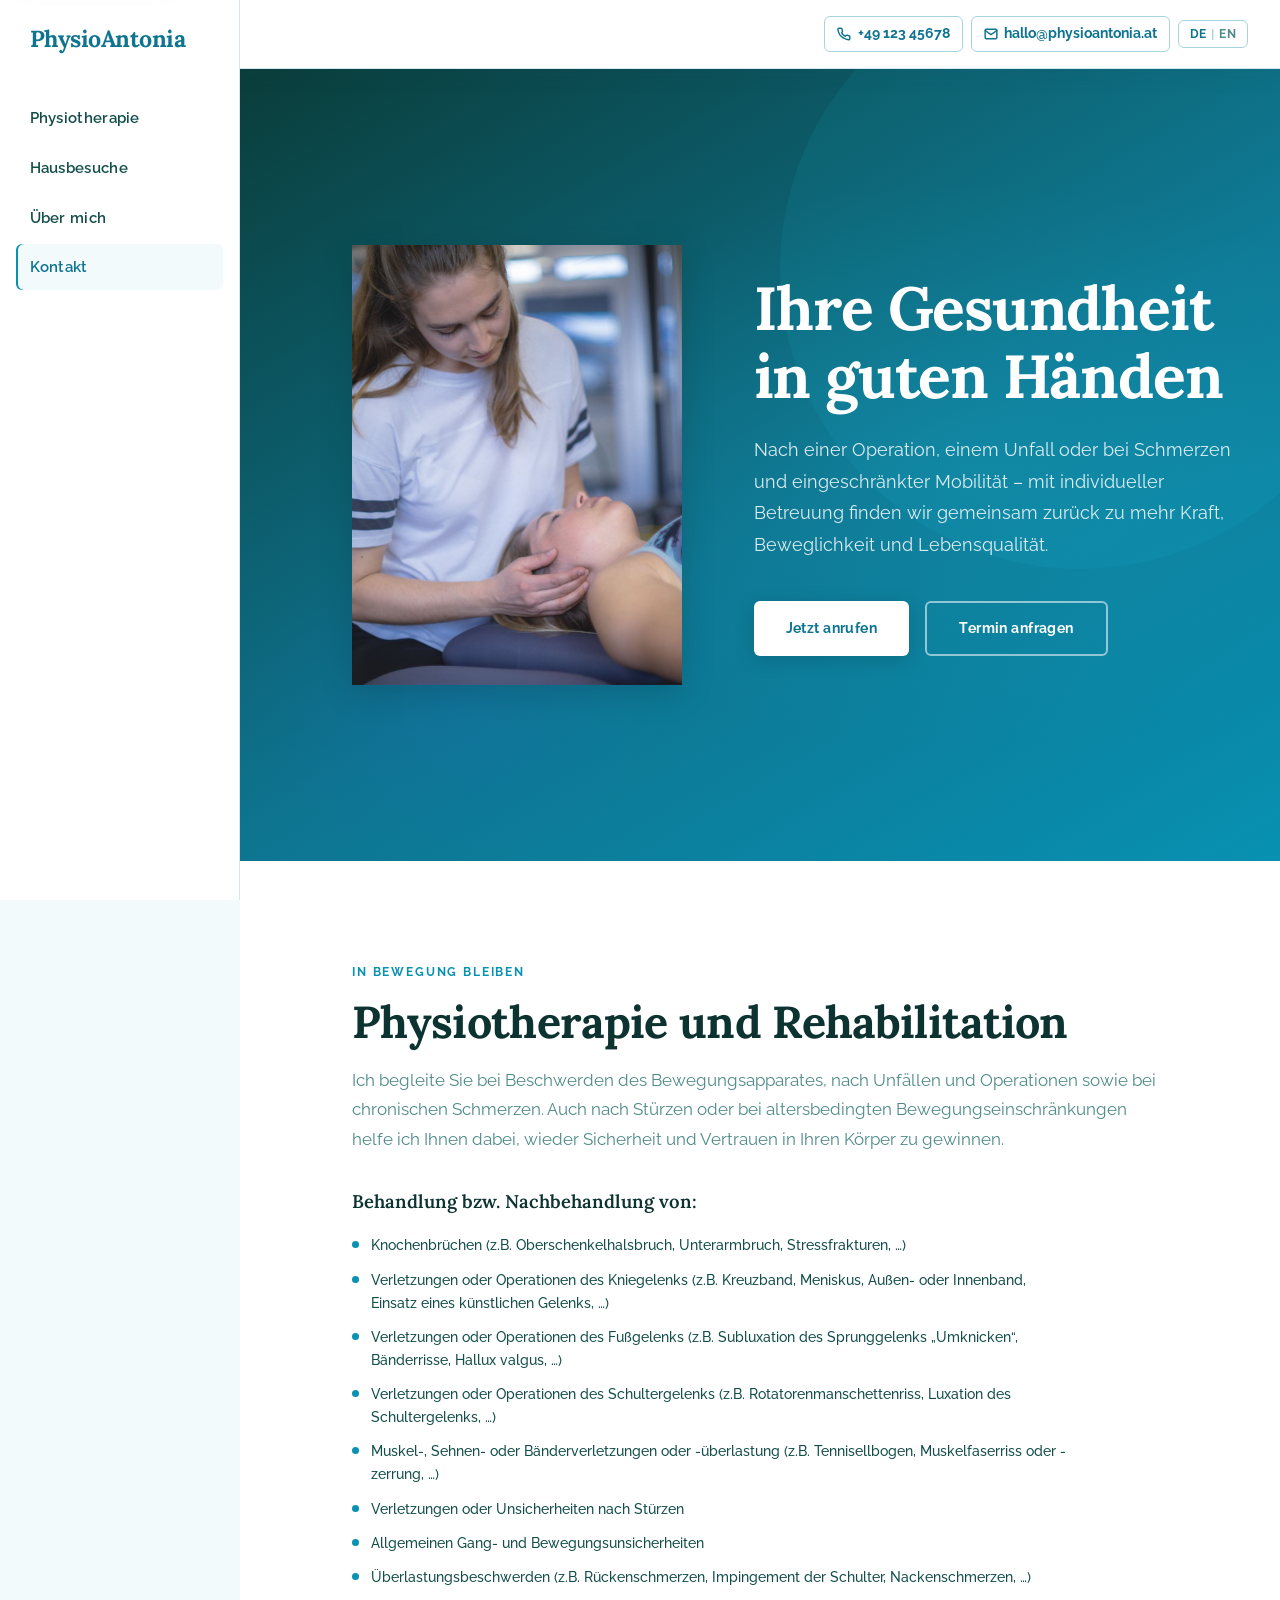
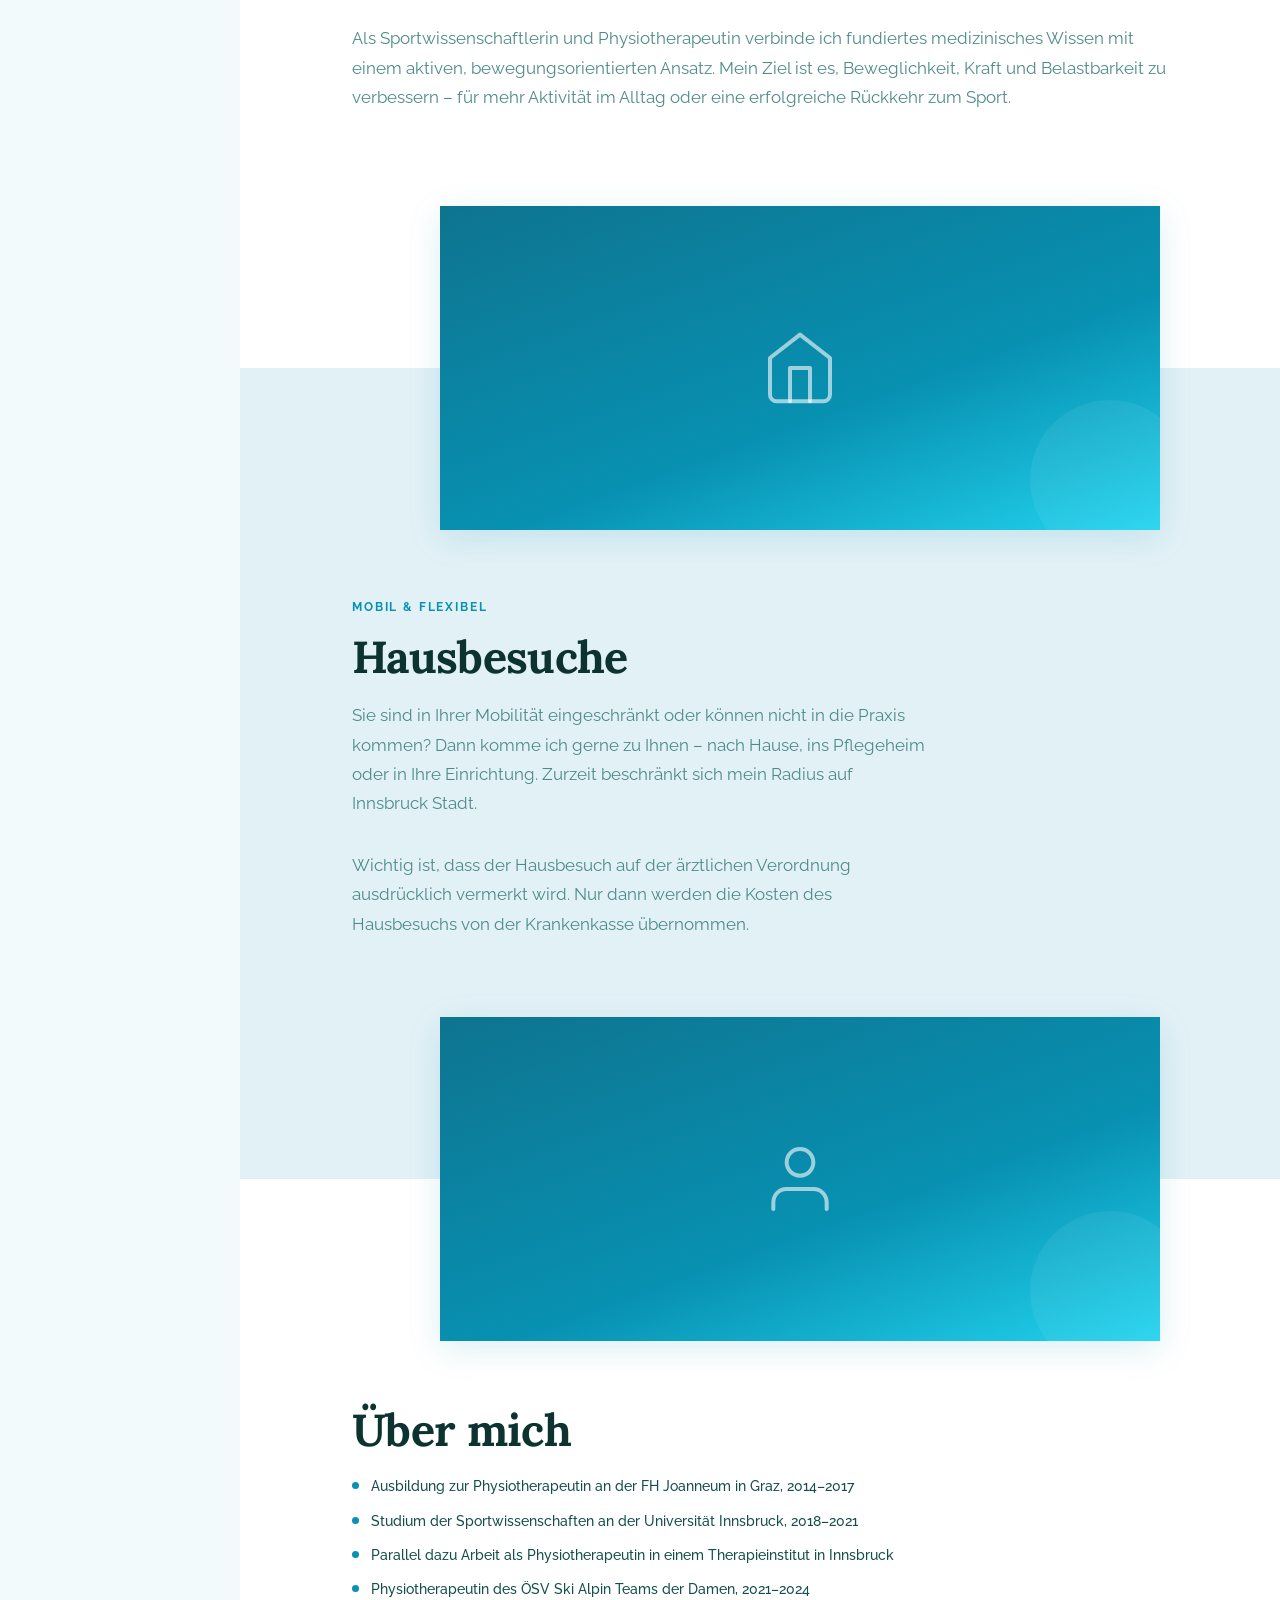
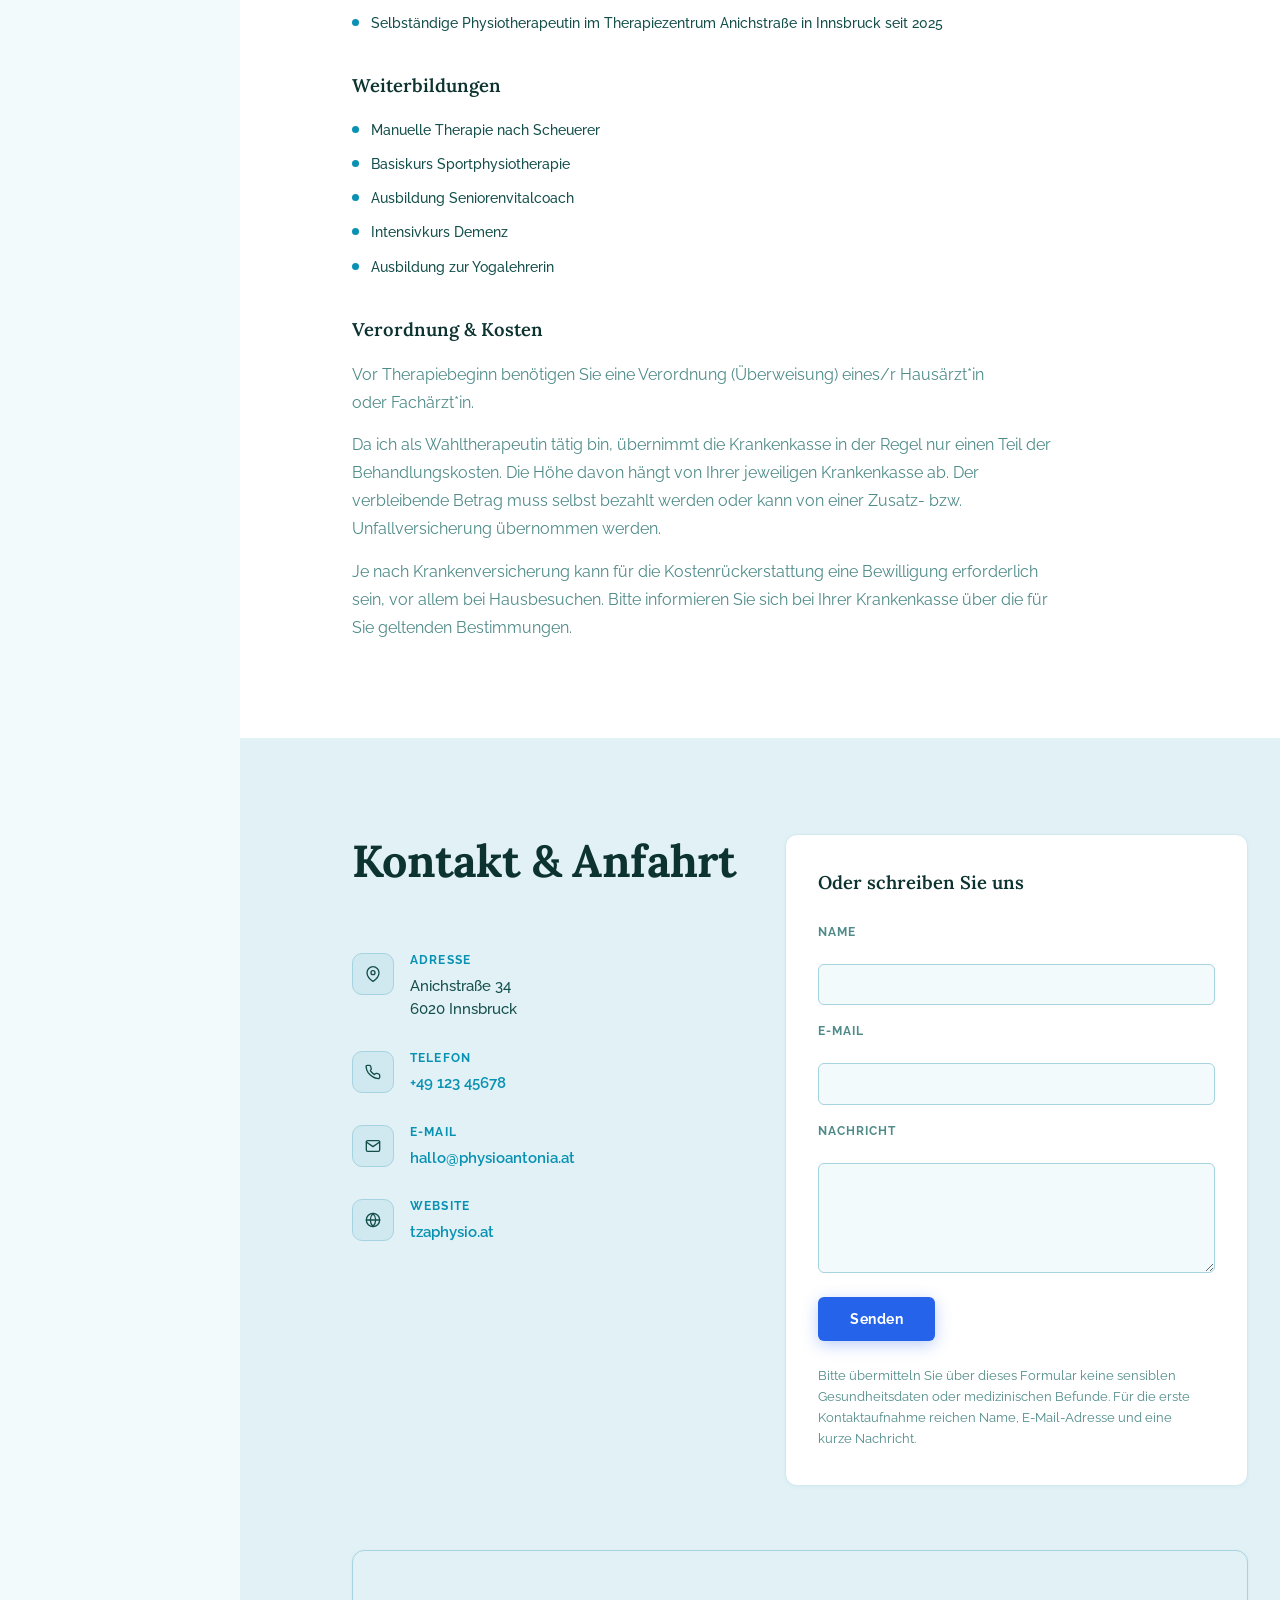
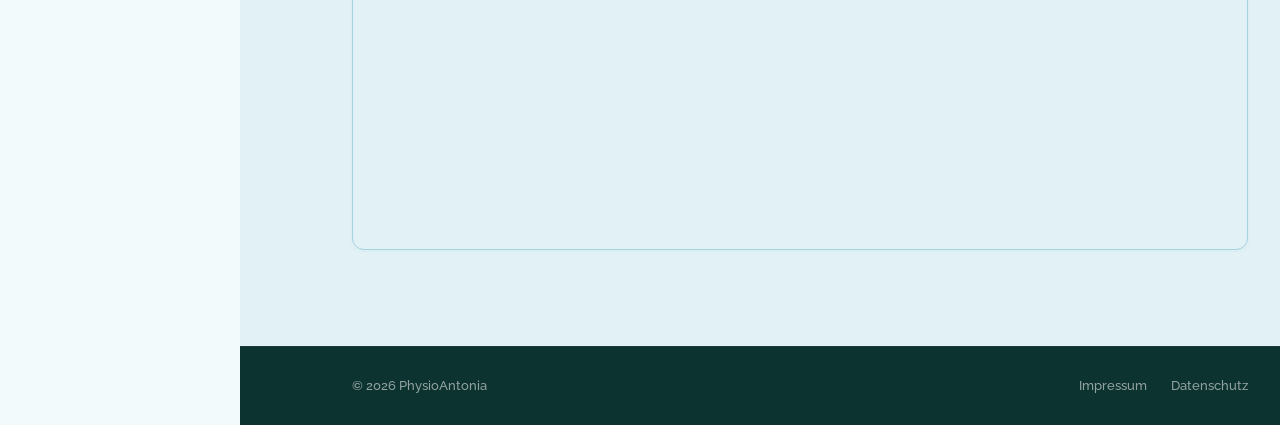
==== pr-preview/pr-12/index.html @ 52ba19d4 "Deploy preview for PR 12 🛫" ====
<!DOCTYPE html>
<html lang="de">
<head>
  <meta charset="UTF-8" />
  <meta name="viewport" content="width=device-width, initial-scale=1.0" />
  <meta name="description" content="PhysioAntonia – Physiotherapie, Rehabilitation und Hausbesuche in Innsbruck" />
  <title>PhysioAntonia</title>
  <link rel="preconnect" href="https://fonts.googleapis.com" />
  <link rel="preconnect" href="https://fonts.gstatic.com" crossorigin />
  <link href="https://fonts.googleapis.com/css2?family=Lora:wght@400;500;600;700&family=Raleway:wght@300;400;500;600;700&display=swap" rel="stylesheet" />
  <link rel="stylesheet" href="style.css" />
</head>
<body>

  <a class="skip-link" href="#inhalt" data-de="Zum Inhalt springen" data-en="Skip to content">Zum Inhalt springen</a>

  <!-- ===== SIDEBAR ===== -->
  <aside class="sidebar" id="nav">
    <a href="#top" class="logo">PhysioAntonia</a>
    <nav class="sidebar__nav" aria-label="Hauptnavigation">
      <a href="#leistungen-eyebrow" class="nav__link" data-de="Physiotherapie" data-en="Physiotherapy">Physiotherapie</a>
      <a href="#hausbesuche-eyebrow" class="nav__link" data-de="Hausbesuche" data-en="Home visits">Hausbesuche</a>
      <a href="#ueber-uns-title" class="nav__link" data-de="Über mich" data-en="About me">Über mich</a>
      <a href="#kontakt-title" class="nav__link" data-de="Kontakt" data-en="Contact">Kontakt</a>
    </nav>
  </aside>

  <!-- ===== HEADER ===== -->
  <header class="header" id="top">
    <div class="container header__inner">
      <button class="hamburger" id="hamburger" aria-label="Menu" aria-expanded="false">
        <span></span><span></span><span></span>
      </button>
      <a href="#top" class="logo logo--mobile">PhysioAntonia</a>

      <div class="header__actions">
        <a href="tel:+4912345678" class="header__phone">
          <svg width="14" height="14" viewBox="0 0 24 24" fill="none" stroke="currentColor" stroke-width="2.5" stroke-linecap="round" stroke-linejoin="round" aria-hidden="true"><path d="M22 16.92v3a2 2 0 0 1-2.18 2 19.79 19.79 0 0 1-8.63-3.07A19.5 19.5 0 0 1 4.69 13a19.79 19.79 0 0 1-3.07-8.67A2 2 0 0 1 3.6 2h3a2 2 0 0 1 2 1.72c.127.96.361 1.903.7 2.81a2 2 0 0 1-.45 2.11L8.09 9.91a16 16 0 0 0 6 6l1.27-1.27a2 2 0 0 1 2.11-.45c.907.339 1.85.573 2.81.7A2 2 0 0 1 22 16.92z"/></svg>
          +49 123 45678
        </a>
        <a href="mailto:hallo@physioantonia.at" class="header__email">
          <svg width="14" height="14" viewBox="0 0 24 24" fill="none" stroke="currentColor" stroke-width="2.5" stroke-linecap="round" stroke-linejoin="round" aria-hidden="true"><path d="M4 4h16c1.1 0 2 .9 2 2v12c0 1.1-.9 2-2 2H4c-1.1 0-2-.9-2-2V6c0-1.1.9-2 2-2z"/><polyline points="22,6 12,13 2,6"/></svg>
          <span class="header__email-text">hallo@physioantonia.at</span>
        </a>
        <button class="lang-toggle" id="langToggle" aria-label="Toggle language">
          <span class="lang-toggle__active" id="langLabel">DE</span>
          <span class="lang-toggle__sep">|</span>
          <span class="lang-toggle__inactive" id="langOther">EN</span>
        </button>
      </div>
    </div>
  </header>

  <main id="inhalt">

  <!-- ===== HERO ===== -->
  <section class="hero">
    <div class="hero__overlay"></div>
    <div class="container hero__inner">
      <div class="hero__image">
        <img src="img/hero1.jpg" alt="Physiotherapeutin behandelt eine Patientin an der Halswirbelsäule" width="1000" height="1250" />
      </div>
      <div class="hero__content">
        <h1 class="hero__title" data-de="Ihre Gesundheit in guten Händen" data-en="Your health in good hands">Ihre Gesundheit in guten Händen</h1>
        <p class="hero__sub" data-de="Nach einer Operation, einem Unfall oder bei Schmerzen und eingeschränkter Mobilität – mit individueller Betreuung finden wir gemeinsam zurück zu mehr Kraft, Beweglichkeit und Lebensqualität." data-en="After surgery or an accident, or with pain and limited mobility – with individual care, together we find our way back to more strength, mobility and quality of life.">Nach einer Operation, einem Unfall oder bei Schmerzen und eingeschränkter Mobilität – mit individueller Betreuung finden wir gemeinsam zurück zu mehr Kraft, Beweglichkeit und Lebensqualität.</p>
        <div class="hero__ctas">
          <a href="tel:+4912345678" class="btn btn--primary" data-de="Jetzt anrufen" data-en="Call now">Jetzt anrufen</a>
          <a href="#contactForm" class="btn btn--ghost" data-de="Termin anfragen" data-en="Request appointment">Termin anfragen</a>
        </div>
      </div>
    </div>
  </section>

  <!-- ===== SERVICES ===== -->
  <section class="section section--white" id="leistungen">
    <div class="container">
      <p class="section__eyebrow" id="leistungen-eyebrow" data-de="In Bewegung bleiben" data-en="Stay in motion">In Bewegung bleiben</p>
      <h2 class="section__title" data-de="Physiotherapie und Rehabilitation" data-en="Physiotherapy and rehabilitation">Physiotherapie und Rehabilitation</h2>
      <p class="section__sub" data-de="Ich begleite Sie bei Beschwerden des Bewegungsapparates, nach Unfällen und Operationen sowie bei chronischen Schmerzen. Auch nach Stürzen oder bei altersbedingten Bewegungseinschränkungen helfe ich Ihnen dabei, wieder Sicherheit und Vertrauen in Ihren Körper zu gewinnen." data-en="I support you with musculoskeletal complaints, after accidents and surgery, and with chronic pain. After falls or with age-related limitations in movement, I also help you regain confidence and trust in your body.">Ich begleite Sie bei Beschwerden des Bewegungsapparates, nach Unfällen und Operationen sowie bei chronischen Schmerzen. Auch nach Stürzen oder bei altersbedingten Bewegungseinschränkungen helfe ich Ihnen dabei, wieder Sicherheit und Vertrauen in Ihren Körper zu gewinnen.</p>
      <h3 class="section__subhead" data-de="Behandlung bzw. Nachbehandlung von:" data-en="Treatment and aftercare for:">Behandlung bzw. Nachbehandlung von:</h3>
      <ul class="about__credentials">
        <li data-de="Knochenbrüchen (z.B. Oberschenkelhalsbruch, Unterarmbruch, Stressfrakturen, …)" data-en="Bone fractures (e.g. femoral neck fracture, forearm fracture, stress fractures, …)">Knochenbrüchen (z.B. Oberschenkelhalsbruch, Unterarmbruch, Stressfrakturen, …)</li>
        <li data-de="Verletzungen oder Operationen des Kniegelenks (z.B. Kreuzband, Meniskus, Außen- oder Innenband, Einsatz eines künstlichen Gelenks, …)" data-en="Knee injuries or surgery (e.g. cruciate ligament, meniscus, lateral or medial collateral ligament, joint replacement, …)">Verletzungen oder Operationen des Kniegelenks (z.B. Kreuzband, Meniskus, Außen- oder Innenband, Einsatz eines künstlichen Gelenks, …)</li>
        <li data-de="Verletzungen oder Operationen des Fußgelenks (z.B. Subluxation des Sprunggelenks „Umknicken“, Bänderrisse, Hallux valgus, …)" data-en="Ankle and foot injuries or surgery (e.g. ankle subluxation or “rolled ankle”, torn ligaments, hallux valgus, …)">Verletzungen oder Operationen des Fußgelenks (z.B. Subluxation des Sprunggelenks „Umknicken“, Bänderrisse, Hallux valgus, …)</li>
        <li data-de="Verletzungen oder Operationen des Schultergelenks (z.B. Rotatorenmanschettenriss, Luxation des Schultergelenks, …)" data-en="Shoulder injuries or surgery (e.g. rotator cuff tear, shoulder dislocation, …)">Verletzungen oder Operationen des Schultergelenks (z.B. Rotatorenmanschettenriss, Luxation des Schultergelenks, …)</li>
        <li data-de="Muskel-, Sehnen- oder Bänderverletzungen oder -überlastung (z.B. Tennisellbogen, Muskelfaserriss oder -zerrung, …)" data-en="Muscle, tendon or ligament injuries or overuse (e.g. tennis elbow, torn or strained muscle fibres, …)">Muskel-, Sehnen- oder Bänderverletzungen oder -überlastung (z.B. Tennisellbogen, Muskelfaserriss oder -zerrung, …)</li>
        <li data-de="Verletzungen oder Unsicherheiten nach Stürzen" data-en="Injuries or unsteadiness after falls">Verletzungen oder Unsicherheiten nach Stürzen</li>
        <li data-de="Allgemeinen Gang- und Bewegungsunsicherheiten" data-en="General unsteadiness when walking or moving">Allgemeinen Gang- und Bewegungsunsicherheiten</li>
        <li data-de="Überlastungsbeschwerden (z.B. Rückenschmerzen, Impingement der Schulter, Nackenschmerzen, …)" data-en="Overuse complaints (e.g. back pain, shoulder impingement, neck pain, …)">Überlastungsbeschwerden (z.B. Rückenschmerzen, Impingement der Schulter, Nackenschmerzen, …)</li>
      </ul>
      <p class="section__sub section__sub--after-list" data-de="Als Sportwissenschaftlerin und Physiotherapeutin verbinde ich fundiertes medizinisches Wissen mit einem aktiven, bewegungsorientierten Ansatz. Mein Ziel ist es, Beweglichkeit, Kraft und Belastbarkeit zu verbessern – für mehr Aktivität im Alltag oder eine erfolgreiche Rückkehr zum Sport." data-en="As a sports scientist and physiotherapist, I combine sound medical knowledge with an active, movement-based approach. My goal is to improve your mobility, strength and resilience – for a more active everyday life or a successful return to sport.">Als Sportwissenschaftlerin und Physiotherapeutin verbinde ich fundiertes medizinisches Wissen mit einem aktiven, bewegungsorientierten Ansatz. Mein Ziel ist es, Beweglichkeit, Kraft und Belastbarkeit zu verbessern – für mehr Aktivität im Alltag oder eine erfolgreiche Rückkehr zum Sport.</p>

    </div>
  </section>

  <!-- ===== HAUSBESUCHE ===== -->
  <section class="section section--alt" id="hausbesuche">
    <div class="container">
      <div class="housecalls">
        <div class="housecalls__text">
          <p class="section__eyebrow" id="hausbesuche-eyebrow" data-de="Mobil &amp; flexibel" data-en="Mobile &amp; flexible">Mobil &amp; flexibel</p>
          <h2 class="section__title" data-de="Hausbesuche" data-en="Home visits">Hausbesuche</h2>
          <p class="section__sub" data-de="Sie sind in Ihrer Mobilität eingeschränkt oder können nicht in die Praxis kommen? Dann komme ich gerne zu Ihnen – nach Hause, ins Pflegeheim oder in Ihre Einrichtung. Zurzeit beschränkt sich mein Radius auf Innsbruck Stadt." data-en="Limited mobility, or unable to come to the practice? Then I will gladly come to you – at home, in a care home or in your facility. At the moment I cover the city of Innsbruck.">Sie sind in Ihrer Mobilität eingeschränkt oder können nicht in die Praxis kommen? Dann komme ich gerne zu Ihnen – nach Hause, ins Pflegeheim oder in Ihre Einrichtung. Zurzeit beschränkt sich mein Radius auf Innsbruck Stadt.</p>
          <p class="section__sub" data-de="Wichtig ist, dass der Hausbesuch auf der ärztlichen Verordnung ausdrücklich vermerkt wird. Nur dann werden die Kosten des Hausbesuchs von der Krankenkasse übernommen." data-en="It is important that the home visit is explicitly noted on the doctor's prescription. Only then will the health insurance cover the costs of the home visit.">Wichtig ist, dass der Hausbesuch auf der ärztlichen Verordnung ausdrücklich vermerkt wird. Nur dann werden die Kosten des Hausbesuchs von der Krankenkasse übernommen.</p>
        </div>
        <div class="housecalls__panel" aria-hidden="true">
          <svg width="80" height="80" viewBox="0 0 24 24" fill="none" stroke="rgba(255,255,255,0.6)" stroke-width="1.2" stroke-linecap="round" stroke-linejoin="round"><path d="M3 9l9-7 9 7v11a2 2 0 0 1-2 2H5a2 2 0 0 1-2-2z"/><polyline points="9 22 9 12 15 12 15 22"/></svg>
        </div>
      </div>
    </div>
  </section>

  <!-- ===== ABOUT ===== -->
  <section class="section section--white" id="ueber-uns">
    <div class="container">
      <div class="about">
        <div class="about__image">
          <div class="about__photo-placeholder" aria-label="Foto Therapeutin/Therapeut">
            <svg width="80" height="80" viewBox="0 0 24 24" fill="none" stroke="rgba(255,255,255,0.6)" stroke-width="1.2" stroke-linecap="round" stroke-linejoin="round" aria-hidden="true"><path d="M20 21v-2a4 4 0 0 0-4-4H8a4 4 0 0 0-4 4v2"/><circle cx="12" cy="7" r="4"/></svg>
          </div>
        </div>
        <div class="about__text">
          <h2 class="section__title" id="ueber-uns-title" data-de="Über mich" data-en="About me">Über mich</h2>
          <ul class="about__credentials">
            <li data-de="Ausbildung zur Physiotherapeutin an der FH Joanneum in Graz, 2014–2017" data-en="Physiotherapy degree at FH Joanneum, Graz, 2014–2017">Ausbildung zur Physiotherapeutin an der FH Joanneum in Graz, 2014–2017</li>
            <li data-de="Studium der Sportwissenschaften an der Universität Innsbruck, 2018–2021" data-en="Sports science studies at the University of Innsbruck, 2018–2021">Studium der Sportwissenschaften an der Universität Innsbruck, 2018–2021</li>
            <li data-de="Parallel dazu Arbeit als Physiotherapeutin in einem Therapieinstitut in Innsbruck" data-en="Alongside this, work as a physiotherapist at a therapy institute in Innsbruck">Parallel dazu Arbeit als Physiotherapeutin in einem Therapieinstitut in Innsbruck</li>
            <li data-de="Physiotherapeutin des ÖSV Ski Alpin Teams der Damen, 2021–2024" data-en="Physiotherapist for the Austrian Ski Federation (ÖSV) women's alpine ski team, 2021–2024">Physiotherapeutin des ÖSV Ski Alpin Teams der Damen, 2021–2024</li>
            <li data-de="Selbständige Physiotherapeutin im Therapiezentrum Anichstraße in Innsbruck seit 2025" data-en="Self-employed physiotherapist at Therapiezentrum Anichstraße in Innsbruck since 2025">Selbständige Physiotherapeutin im Therapiezentrum Anichstraße in Innsbruck seit 2025</li>
          </ul>
          <h3 class="section__subhead" data-de="Weiterbildungen" data-en="Further training">Weiterbildungen</h3>
          <ul class="about__credentials">
            <li data-de="Manuelle Therapie nach Scheuerer" data-en="Manual therapy (Scheuerer method)">Manuelle Therapie nach Scheuerer</li>
            <li data-de="Basiskurs Sportphysiotherapie" data-en="Basic course in sports physiotherapy">Basiskurs Sportphysiotherapie</li>
            <li data-de="Ausbildung Seniorenvitalcoach" data-en="Training as a senior vitality coach">Ausbildung Seniorenvitalcoach</li>
            <li data-de="Intensivkurs Demenz" data-en="Intensive course on dementia">Intensivkurs Demenz</li>
            <li data-de="Ausbildung zur Yogalehrerin" data-en="Yoga teacher training">Ausbildung zur Yogalehrerin</li>
          </ul>
          <h3 class="section__subhead" data-de="Verordnung &amp; Kosten" data-en="Prescription &amp; costs">Verordnung &amp; Kosten</h3>
          <p data-de="Vor Therapiebeginn benötigen Sie eine Verordnung (Überweisung) eines/r Hausärzt*in oder Fachärzt*in." data-en="Before therapy begins, you need a prescription (referral) from a general practitioner or specialist.">Vor Therapiebeginn benötigen Sie eine Verordnung (Überweisung) eines/r Hausärzt*in oder Fachärzt*in.</p>
          <p data-de="Da ich als Wahltherapeutin tätig bin, übernimmt die Krankenkasse in der Regel nur einen Teil der Behandlungskosten. Die Höhe davon hängt von Ihrer jeweiligen Krankenkasse ab. Der verbleibende Betrag muss selbst bezahlt werden oder kann von einer Zusatz- bzw. Unfallversicherung übernommen werden." data-en="As I work as an elective (non-contracted) therapist, health insurance usually covers only part of the treatment costs. The amount depends on your health insurance provider. The remaining amount must be paid privately or may be covered by supplementary or accident insurance.">Da ich als Wahltherapeutin tätig bin, übernimmt die Krankenkasse in der Regel nur einen Teil der Behandlungskosten. Die Höhe davon hängt von Ihrer jeweiligen Krankenkasse ab. Der verbleibende Betrag muss selbst bezahlt werden oder kann von einer Zusatz- bzw. Unfallversicherung übernommen werden.</p>
          <p data-de="Je nach Krankenversicherung kann für die Kostenrückerstattung eine Bewilligung erforderlich sein, vor allem bei Hausbesuchen. Bitte informieren Sie sich bei Ihrer Krankenkasse über die für Sie geltenden Bestimmungen." data-en="Depending on your insurance, approval may be required for reimbursement, especially for home visits. Please check with your health insurance provider which terms apply to you.">Je nach Krankenversicherung kann für die Kostenrückerstattung eine Bewilligung erforderlich sein, vor allem bei Hausbesuchen. Bitte informieren Sie sich bei Ihrer Krankenkasse über die für Sie geltenden Bestimmungen.</p>
        </div>
      </div>
    </div>
  </section>

  <!-- ===== CONTACT ===== -->
  <section class="section section--alt" id="kontakt">
    <div class="container">
      <div class="contact-grid">

        <div class="contact-intro">
          <h2 class="section__title" id="kontakt-title" data-de="Kontakt & Anfahrt" data-en="Contact & Location">Kontakt & Anfahrt</h2>

          <div class="contact-info">
          <div class="contact-info__item">
            <div class="contact-info__icon-wrap" aria-hidden="true">
              <svg width="16" height="16" viewBox="0 0 24 24" fill="none" stroke="currentColor" stroke-width="2" stroke-linecap="round" stroke-linejoin="round"><path d="M21 10c0 7-9 13-9 13s-9-6-9-13a9 9 0 0 1 18 0z"/><circle cx="12" cy="10" r="3"/></svg>
            </div>
            <div>
              <strong data-de="Adresse" data-en="Address">Adresse</strong>
              <p>Anichstraße 34<br />6020 Innsbruck</p>
            </div>
          </div>
          <div class="contact-info__item">
            <div class="contact-info__icon-wrap" aria-hidden="true">
              <svg width="16" height="16" viewBox="0 0 24 24" fill="none" stroke="currentColor" stroke-width="2" stroke-linecap="round" stroke-linejoin="round"><path d="M22 16.92v3a2 2 0 0 1-2.18 2 19.79 19.79 0 0 1-8.63-3.07A19.5 19.5 0 0 1 4.69 13a19.79 19.79 0 0 1-3.07-8.67A2 2 0 0 1 3.6 2h3a2 2 0 0 1 2 1.72c.127.96.361 1.903.7 2.81a2 2 0 0 1-.45 2.11L8.09 9.91a16 16 0 0 0 6 6l1.27-1.27a2 2 0 0 1 2.11-.45c.907.339 1.85.573 2.81.7A2 2 0 0 1 22 16.92z"/></svg>
            </div>
            <div>
              <strong data-de="Telefon" data-en="Phone">Telefon</strong>
              <p><a href="tel:+4912345678">+49 123 45678</a></p>
            </div>
          </div>
          <div class="contact-info__item">
            <div class="contact-info__icon-wrap" aria-hidden="true">
              <svg width="16" height="16" viewBox="0 0 24 24" fill="none" stroke="currentColor" stroke-width="2" stroke-linecap="round" stroke-linejoin="round"><path d="M4 4h16c1.1 0 2 .9 2 2v12c0 1.1-.9 2-2 2H4c-1.1 0-2-.9-2-2V6c0-1.1.9-2 2-2z"/><polyline points="22,6 12,13 2,6"/></svg>
            </div>
            <div>
              <strong data-de="E-Mail" data-en="Email">E-Mail</strong>
              <p><a href="mailto:hallo@physioantonia.at">hallo@physioantonia.at</a></p>
            </div>
          </div>
          <div class="contact-info__item">
            <div class="contact-info__icon-wrap" aria-hidden="true">
              <svg width="16" height="16" viewBox="0 0 24 24" fill="none" stroke="currentColor" stroke-width="2" stroke-linecap="round" stroke-linejoin="round"><circle cx="12" cy="12" r="10"/><line x1="2" y1="12" x2="22" y2="12"/><path d="M12 2a15.3 15.3 0 0 1 4 10 15.3 15.3 0 0 1-4 10 15.3 15.3 0 0 1-4-10 15.3 15.3 0 0 1 4-10z"/></svg>
            </div>
            <div>
              <strong data-de="Website" data-en="Website">Website</strong>
              <p><a href="https://www.tzaphysio.at/" target="_blank" rel="noopener">tzaphysio.at</a></p>
            </div>
          </div>
          </div>
        </div>

        <div class="contact-form-wrap" id="contactForm">
          <h3 class="contact-form-wrap__title" data-de="Oder schreiben Sie uns" data-en="Or send us a message">Oder schreiben Sie uns</h3>
          <form class="contact-form" id="contactFormEl" novalidate>
            <label class="form-label" for="name" data-de="Name" data-en="Name">Name</label>
            <input class="form-input" type="text" id="name" name="name" autocomplete="name" required />

            <label class="form-label" for="email" data-de="E-Mail" data-en="Email">E-Mail</label>
            <input class="form-input" type="email" id="email" name="email" autocomplete="email" required />

            <label class="form-label" for="message" data-de="Nachricht" data-en="Message">Nachricht</label>
            <textarea class="form-input form-input--textarea" id="message" name="message" rows="4" required></textarea>

            <button type="submit" class="btn btn--primary" data-de="Senden" data-en="Send">Senden</button>
          </form>
          <p class="contact-form-wrap__note" data-de="Bitte übermitteln Sie über dieses Formular keine sensiblen Gesundheitsdaten oder medizinischen Befunde. Für die erste Kontaktaufnahme reichen Name, E-Mail-Adresse und eine kurze Nachricht." data-en="Please do not send sensitive health data or medical reports via this form. For a first contact, your name, email address and a short message are enough.">Bitte übermitteln Sie über dieses Formular keine sensiblen Gesundheitsdaten oder medizinischen Befunde. Für die erste Kontaktaufnahme reichen Name, E-Mail-Adresse und eine kurze Nachricht.</p>
        </div>

        <div class="map-wrap">
          <iframe
            class="map"
            src="https://www.google.com/maps?q=Anichstra%C3%9Fe%2034%2C%206020%20Innsbruck&output=embed"
            width="100%"
            height="100%"
            style="border:0;"
            allowfullscreen=""
            loading="lazy"
            referrerpolicy="no-referrer-when-downgrade"
            title="Standort PhysioAntonia"
          ></iframe>
          <div class="map-placeholder" aria-hidden="true">
            <svg width="28" height="28" viewBox="0 0 24 24" fill="none" stroke="currentColor" stroke-width="1.5" stroke-linecap="round" stroke-linejoin="round"><path d="M21 10c0 7-9 13-9 13s-9-6-9-13a9 9 0 0 1 18 0z"/><circle cx="12" cy="10" r="3"/></svg>
            <p data-de="Karte folgt" data-en="Map coming soon">Karte folgt</p>
          </div>
        </div>

      </div>
    </div>
  </section>

  </main>

  <!-- ===== FOOTER ===== -->
  <footer class="footer">
    <div class="container footer__inner">
      <p class="footer__copy">&copy; <span id="year"></span> PhysioAntonia</p>
      <nav class="footer__nav">
        <a href="impressum.html" data-de="Impressum" data-en="Legal notice">Impressum</a>
        <a href="datenschutz.html" data-de="Datenschutz" data-en="Privacy policy">Datenschutz</a>
      </nav>
    </div>
  </footer>

  <!-- Floating call button — mobile only -->
  <a href="tel:+4912345678" class="fab" aria-label="Anrufen">
    <svg width="20" height="20" viewBox="0 0 24 24" fill="none" stroke="currentColor" stroke-width="2.5" stroke-linecap="round" stroke-linejoin="round" aria-hidden="true"><path d="M22 16.92v3a2 2 0 0 1-2.18 2 19.79 19.79 0 0 1-8.63-3.07A19.5 19.5 0 0 1 4.69 13a19.79 19.79 0 0 1-3.07-8.67A2 2 0 0 1 3.6 2h3a2 2 0 0 1 2 1.72c.127.96.361 1.903.7 2.81a2 2 0 0 1-.45 2.11L8.09 9.91a16 16 0 0 0 6 6l1.27-1.27a2 2 0 0 1 2.11-.45c.907.339 1.85.573 2.81.7A2 2 0 0 1 22 16.92z"/></svg>
    <span data-de="Anrufen" data-en="Call">Anrufen</span>
  </a>

  <script src="script.js"></script>
</body>
</html>
---- pr-preview/pr-12/style.css ----
/* ===== DESIGN SYSTEM — Medical Clinic / Wellness Calm ===== */
/* Generated with UI UX Pro Max: Accessible & Ethical + Minimalism */
:root {
  --clr-primary:       #0891B2;
  --clr-primary-light: #22D3EE;
  --clr-primary-dark:  #0E7490;
  --clr-cta:           #2563EB;
  --clr-cta-dark:      #1D4ED8;
  --clr-bg:            #F2FAFC;
  --clr-bg-alt:        #E2F1F6;
  --clr-white:         #FFFFFF;
  --clr-text:          #134E4A;
  --clr-muted:         #4E8B88;
  --clr-border:        #D2E9F0;
  --clr-border-mid:    #A6D3E0;
  --clr-dark:          #0D3330;
  --font-heading:      'Lora', Georgia, serif;
  --font-body:         'Raleway', system-ui, sans-serif;
  --radius-sm:         6px;
  --radius:            12px;
  --radius-lg:         20px;
  --shadow-sm:         0 1px 4px rgba(8, 145, 178, 0.06);
  --shadow:            0 4px 20px rgba(8, 145, 178, 0.10);
  --shadow-md:         0 8px 32px rgba(8, 145, 178, 0.14);
  --transition:        0.2s ease;
  --transition-slow:   0.3s ease;
  --ease-out:          cubic-bezier(0.23, 1, 0.32, 1);
  --ease-in-out:       cubic-bezier(0.77, 0, 0.175, 1);
  --sidebar-w:         240px;
}

/* ===== RESET ===== */
*, *::before, *::after { box-sizing: border-box; margin: 0; padding: 0; }
html { scroll-behavior: smooth; font-size: 16px; }
body {
  font-family: var(--font-body);
  font-weight: 400;
  color: var(--clr-text);
  background: var(--clr-bg);
  line-height: 1.7;
  -webkit-font-smoothing: antialiased;
  margin-left: var(--sidebar-w); /* room for the fixed sidebar; reset on mobile */
}
img, iframe { display: block; max-width: 100%; }
a { color: inherit; text-decoration: none; }
ul { list-style: none; }
button { cursor: pointer; border: none; background: none; font-family: inherit; }

/* ===== FOCUS (accessibility) ===== */
:focus-visible {
  outline: 2px solid var(--clr-primary);
  outline-offset: 3px;
  border-radius: var(--radius-sm);
}

/* ===== SKIP LINK ===== */
.skip-link {
  position: fixed;
  top: 0.75rem;
  left: 0.75rem;
  z-index: 400;
  background: var(--clr-white);
  color: var(--clr-primary-dark);
  font-weight: 700;
  font-size: 0.85rem;
  padding: 0.6rem 1rem;
  border-radius: var(--radius-sm);
  border: 1.5px solid var(--clr-border-mid);
  box-shadow: var(--shadow-md);
  transform: translateY(-200%);
}
.skip-link:focus-visible { transform: translateY(0); }

/* ===== LAYOUT ===== */
.container {
  max-width: 1160px;
  margin: 0 auto;
  padding: 0 2rem;
}
/* left-align the content; 5rem margin + 2rem padding matches the hero's top spacing */
@media (min-width: 769px) {
  .container { margin: 0 0 0 5rem; }
}
.section        { padding: 6rem 0; }
.section--alt   { background: var(--clr-bg-alt); }
.section--white { background: var(--clr-white); }

/* ===== TYPOGRAPHY ===== */
.section__eyebrow {
  display: inline-flex;
  align-items: center;
  gap: 0.5rem;
  font-size: 0.72rem;
  font-weight: 700;
  letter-spacing: 0.16em;
  text-transform: uppercase;
  color: var(--clr-primary);
  margin-bottom: 0.75rem;
  scroll-margin-top: 6rem; /* clears the 68px sticky header when jumped to via nav anchor */
}
.section__title {
  font-family: var(--font-heading);
  font-size: clamp(1.9rem, 4vw, 2.8rem);
  font-weight: 700;
  color: var(--clr-dark);
  line-height: 1.2;
  letter-spacing: -0.015em;
  text-wrap: balance;
  margin-bottom: 1.1rem;
  scroll-margin-top: 6rem; /* clears the 68px sticky header when jumped to via nav anchor */
}
.section__sub {
  max-width: 580px;
  color: var(--clr-muted);
  font-size: 1.05rem;
  font-weight: 400;
  margin-bottom: 3.5rem;
  line-height: 1.75;
  text-wrap: pretty;
}
.section__sub:last-child { margin-bottom: 0; }

/* ===== HEADER ===== */
.header {
  position: sticky;
  top: 0;
  z-index: 100;
  background: rgba(255, 255, 255, 0.95);
  backdrop-filter: blur(12px);
  -webkit-backdrop-filter: blur(12px);
  border-bottom: 1px solid var(--clr-border);
  transition: box-shadow var(--transition);
}
.header__inner {
  display: flex;
  align-items: center;
  gap: 2.5rem;
  height: 68px;
}
.logo {
  font-family: var(--font-heading);
  font-size: 1.45rem;
  font-weight: 700;
  color: var(--clr-primary-dark);
  letter-spacing: -0.02em;
  flex-shrink: 0;
}
.logo span { color: var(--clr-primary-light); }
.logo--mobile { display: none; }

/* ===== SIDEBAR ===== */
.sidebar {
  position: fixed;
  top: 0;
  left: 0;
  bottom: 0;
  width: var(--sidebar-w);
  background: var(--clr-white);
  border-right: 1px solid var(--clr-border);
  display: flex;
  flex-direction: column;
  gap: 2.25rem;
  padding: 1.2rem 1rem;
  z-index: 150;
}
.sidebar .logo { padding: 0 0.85rem; }
.sidebar__nav { display: flex; flex-direction: column; gap: 0.25rem; }
.nav__link {
  font-size: 0.92rem;
  font-weight: 600;
  letter-spacing: 0.02em;
  color: var(--clr-text);
  padding: 0.65rem 0.85rem;
  border-radius: var(--radius-sm);
  transition: color var(--transition), background var(--transition);
}
.nav__link:hover {
  color: var(--clr-primary);
  background: var(--clr-bg);
}
.nav__link.is-active {
  color: var(--clr-primary-dark);
  background: var(--clr-bg);
  box-shadow: inset 2px 0 0 var(--clr-primary);
}

/* ===== HEADER ACTIONS ===== */
.header__actions { display: flex; align-items: center; gap: 0.5rem; margin-left: auto; }

/* ===== LANGUAGE TOGGLE ===== */
.lang-toggle {
  display: flex;
  align-items: center;
  gap: 0.2rem;
  font-size: 0.75rem;
  font-weight: 700;
  letter-spacing: 0.06em;
  color: var(--clr-muted);
  padding: 0.35rem 0.65rem;
  border-radius: var(--radius-sm);
  border: 1.5px solid var(--clr-border-mid);
  transition: border-color var(--transition), color var(--transition);
}
.lang-toggle:hover { border-color: var(--clr-primary); color: var(--clr-primary); }
.lang-toggle__active { color: var(--clr-primary-dark); }
.lang-toggle__sep { color: var(--clr-border-mid); margin: 0 1px; }

/* ===== HAMBURGER ===== */
.hamburger { display: none; flex-direction: column; gap: 5px; padding: 4px; }
.hamburger span {
  display: block;
  width: 22px;
  height: 2px;
  background: var(--clr-dark);
  border-radius: 2px;
  transition: transform var(--transition), opacity var(--transition);
}
.hamburger.is-open span:nth-child(1) { transform: translateY(7px) rotate(45deg); }
.hamburger.is-open span:nth-child(2) { opacity: 0; }
.hamburger.is-open span:nth-child(3) { transform: translateY(-7px) rotate(-45deg); }

/* ===== HERO ===== */
.hero {
  position: relative;
  min-height: 88vh;
  display: flex;
  align-items: center;
  overflow: hidden;
  background: linear-gradient(150deg, #0A3D3A 0%, #0E7490 55%, #0891B2 100%);
}
.hero::before {
  content: '';
  position: absolute;
  inset: 0;
  background:
    radial-gradient(ellipse 80% 60% at 70% 50%, rgba(34, 211, 238, 0.12) 0%, transparent 60%),
    radial-gradient(ellipse 40% 40% at 20% 80%, rgba(37, 99, 235, 0.10) 0%, transparent 50%);
}
.hero::after {
  content: '';
  position: absolute;
  right: -100px;
  top: -100px;
  width: 600px;
  height: 600px;
  border-radius: 50%;
  background: rgba(34, 211, 238, 0.07);
  pointer-events: none;
}
.hero__overlay { display: none; }
.hero__inner {
  position: relative;
  z-index: 1;
  display: grid;
  grid-template-columns: 1fr 1.5fr;
  gap: 4.5rem;
  align-items: center;
  padding: 5rem 2rem;
  width: 100%;
}
.hero__content {
  color: #fff;
  max-width: 680px;
}
.hero__image img {
  aspect-ratio: 3/4;
  width: 100%;
  height: auto;
  object-fit: cover;
  box-shadow: 0 8px 32px rgba(0,0,0,0.15);
}
.hero__title {
  font-family: var(--font-heading);
  font-size: clamp(2.4rem, 5.5vw, 3.8rem);
  font-weight: 700;
  line-height: 1.12;
  margin-bottom: 1.5rem;
  letter-spacing: -0.02em;
  text-wrap: balance;
}
.hero__sub {
  font-size: 1.1rem;
  font-weight: 400;
  opacity: 0.85;
  max-width: 500px;
  margin-bottom: 2.5rem;
  line-height: 1.8;
}

/* ===== BUTTONS ===== */
.btn {
  display: inline-flex;
  align-items: center;
  gap: 0.4rem;
  padding: 0.85rem 2rem;
  border-radius: var(--radius-sm);
  font-family: var(--font-body);
  font-size: 0.9rem;
  font-weight: 700;
  letter-spacing: 0.03em;
  cursor: pointer;
  transition: background 200ms var(--ease-out), transform 160ms var(--ease-out), box-shadow 200ms var(--ease-out), border-color 200ms var(--ease-out);
}
.btn:active { transform: scale(0.97); }
/* touch devices trigger :hover on tap; keep lift effects to real pointers */
@media (hover: none) {
  .btn:hover, .fab:hover { transform: none; }
}
.btn--primary {
  background: var(--clr-cta);
  color: #fff;
  box-shadow: 0 4px 16px rgba(37, 99, 235, 0.3);
}
.btn--primary:hover {
  background: var(--clr-cta-dark);
  transform: translateY(-2px);
  box-shadow: 0 8px 24px rgba(37, 99, 235, 0.35);
}
.btn--primary:active { transform: translateY(0) scale(0.97); }

/* Hero CTA override — white button */
.hero .btn--primary {
  background: #fff;
  color: var(--clr-primary-dark);
  box-shadow: 0 4px 20px rgba(0,0,0,0.15);
}
.hero .btn--primary:hover {
  background: var(--clr-bg);
  box-shadow: 0 8px 28px rgba(0,0,0,0.2);
}

/* ===== ABOUT ===== */
/* photo sits centered on the divider to the Hausbesuche section above */
#ueber-uns { position: relative; padding-top: 14rem; }
.about__photo-placeholder {
  aspect-ratio: 20/9;
  width: min(720px, 90%);
  background: linear-gradient(160deg, var(--clr-primary-dark) 0%, var(--clr-primary) 60%, var(--clr-primary-light) 100%);
  display: flex;
  align-items: center;
  justify-content: center;
  font-size: 5rem;
  box-shadow: var(--shadow-md);
  overflow: hidden;
  z-index: 1;
  position: absolute;
  left: 50%;
  top: 0;
  transform: translate(-50%, -50%);
}
.about__photo-placeholder::after {
  content: '';
  position: absolute;
  bottom: -30px;
  right: -30px;
  width: 160px;
  height: 160px;
  border-radius: 50%;
  background: rgba(255,255,255,0.06);
}
.about__text .section__sub { margin-bottom: 2rem; }
.about__credentials {
  display: flex;
  flex-direction: column;
  gap: 0.7rem;
  margin-top: 0.5rem;
}
.about__credentials li {
  display: flex;
  align-items: flex-start;
  max-width: 720px;
  line-height: 1.6;
  text-wrap: pretty;
  gap: 0.75rem;
  font-size: 0.9rem;
  font-weight: 500;
  color: var(--clr-text);
}
.about__credentials li::before {
  content: '';
  width: 7px;
  height: 7px;
  border-radius: 50%;
  background: var(--clr-primary);
  flex-shrink: 0;
  margin-top: calc(0.8em - 3.5px); /* centers the dot on the first line of multi-line items */
}
.section__subhead {
  font-family: var(--font-heading);
  font-size: 1.15rem;
  font-weight: 600;
  color: var(--clr-dark);
  text-wrap: balance;
  margin: 2.25rem 0 1rem;
}
.section__sub:has(+ .section__subhead) { margin-bottom: 2rem; }
.section__sub + .section__subhead { margin-top: 0; }
.section__sub--after-list { margin-top: 2.25rem; }
.about__text > p {
  max-width: 720px;
  color: var(--clr-muted);
  line-height: 1.75;
  text-wrap: pretty;
  margin-bottom: 0.9rem;
}
.about__text > p:last-child { margin-bottom: 0; }

/* ===== CONTACT ===== */
.contact-grid {
  display: grid;
  grid-template-columns: 1fr 1.2fr;
  gap: 3rem;
  align-items: start;
}
.contact-intro .contact-info { margin-top: 4rem; }
.contact-info {
  display: flex;
  flex-direction: column;
  gap: 1.75rem;
}
.contact-info__item {
  display: flex;
  align-items: flex-start;
  gap: 1rem;
}
.contact-info__icon-wrap {
  width: 42px;
  height: 42px;
  border-radius: 10px;
  background: rgba(8,145,178,0.08);
  border: 1.5px solid var(--clr-border-mid);
  display: flex;
  align-items: center;
  justify-content: center;
  font-size: 1rem;
  flex-shrink: 0;
  margin-top: 2px;
}
.contact-info__item strong {
  display: block;
  font-size: 0.72rem;
  font-weight: 700;
  text-transform: uppercase;
  letter-spacing: 0.1em;
  color: var(--clr-primary);
  margin-bottom: 0.25rem;
}
.contact-info__item p {
  color: var(--clr-text);
  font-size: 0.95rem;
  font-weight: 500;
  line-height: 1.5;
}
.contact-info__item a {
  color: var(--clr-primary);
  font-weight: 600;
  transition: color var(--transition);
}
.contact-info__item a:hover { color: var(--clr-primary-dark); }

/* ===== FORM ===== */
.contact-form-wrap {
  background: var(--clr-white);
  border: 1.5px solid var(--clr-border);
  border-radius: var(--radius);
  padding: 2rem 2rem 2.25rem;
  box-shadow: var(--shadow-sm);
  scroll-margin-top: 6rem; /* clears the 68px sticky header when jumped to via "Termin anfragen" */
}
.contact-form-wrap__title {
  font-family: var(--font-heading);
  font-size: 1.15rem;
  font-weight: 600;
  color: var(--clr-dark);
  margin-bottom: 1.5rem;
}
.contact-form {
  display: flex;
  flex-direction: column;
  gap: 1rem;
}
.form-label {
  display: block;
  font-size: 0.75rem;
  font-weight: 700;
  text-transform: uppercase;
  letter-spacing: 0.08em;
  color: var(--clr-muted);
  margin-bottom: 0.35rem;
}
.form-input {
  width: 100%;
  padding: 0.7rem 1rem;
  border: 1.5px solid var(--clr-border-mid);
  border-radius: var(--radius-sm);
  font-family: var(--font-body);
  font-size: 0.92rem;
  font-weight: 500;
  color: var(--clr-dark);
  background: var(--clr-bg);
  transition: border-color var(--transition), box-shadow var(--transition), background var(--transition);
}
.form-input::placeholder { color: #9BBAB8; font-weight: 400; }
.form-input:focus {
  outline: none;
  border-color: var(--clr-primary);
  background: var(--clr-white);
  box-shadow: 0 0 0 3px rgba(8,145,178,0.12);
}
.form-input--textarea { resize: vertical; min-height: 110px; }
.contact-form .btn { align-self: flex-start; margin-top: 0.5rem; }
.contact-form-wrap__note {
  margin-top: 1.5rem;
  font-size: 0.82rem;
  line-height: 1.6;
  color: var(--clr-muted);
  text-wrap: pretty;
}

/* ===== MAP ===== */
.map-wrap {
  grid-column: 1 / -1;
  position: relative;
  height: 300px;
  border-radius: var(--radius);
  overflow: hidden;
  border: 1.5px solid var(--clr-border-mid);
  background: var(--clr-bg-alt);
  box-shadow: var(--shadow-sm);
  margin-top: 1rem;
}
.map {
  position: absolute;
  inset: 0;
  width: 100%;
  height: 100%;
  border: none;
}
.map-placeholder {
  position: absolute;
  inset: 0;
  display: flex;
  flex-direction: column;
  align-items: center;
  justify-content: center;
  gap: 0.6rem;
  color: var(--clr-muted);
  font-size: 0.88rem;
  font-weight: 500;
}
.map-placeholder span { font-size: 2rem; }
.map[src]:not([src=""]) ~ .map-placeholder { display: none; }

/* ===== FOOTER ===== */
.footer {
  background: var(--clr-dark);
  color: rgba(255,255,255,0.55);
  padding: 1.75rem 0;
  border-top: 1px solid rgba(255,255,255,0.06);
}
.footer__inner {
  display: flex;
  align-items: center;
  justify-content: space-between;
  flex-wrap: wrap;
  gap: 1rem;
}
.footer__copy {
  font-size: 0.82rem;
  font-weight: 500;
}
.footer__nav { display: flex; gap: 1.5rem; }
.footer__nav a {
  font-size: 0.82rem;
  font-weight: 500;
  transition: color var(--transition);
}
.footer__nav a:hover { color: var(--clr-primary-light); }

/* ===== HEADER PHONE / EMAIL ===== */
.header__phone,
.header__email {
  display: flex;
  align-items: center;
  gap: 0.4rem;
  font-size: 0.85rem;
  font-weight: 700;
  color: var(--clr-primary-dark);
  padding: 0.35rem 0.75rem;
  border-radius: var(--radius-sm);
  border: 1.5px solid var(--clr-border-mid);
  transition: border-color var(--transition), color var(--transition), background var(--transition);
  white-space: nowrap;
}
.header__phone:hover,
.header__email:hover {
  border-color: var(--clr-primary);
  background: rgba(8,145,178,0.05);
  color: var(--clr-primary);
}
.header__phone svg,
.header__email svg { flex-shrink: 0; }

/* ===== HERO CTAS ===== */
.hero__ctas { display: flex; gap: 1rem; flex-wrap: wrap; }

.btn--ghost {
  background: transparent;
  color: #fff;
  border: 2px solid rgba(255,255,255,0.55);
  box-shadow: none;
}
.btn--ghost:hover {
  border-color: rgba(255,255,255,0.9);
  background: rgba(255,255,255,0.10);
  transform: translateY(-2px);
}

/* ===== HAUSBESUCHE ===== */
/* extra section padding keeps text clear of the panel straddling the divider */
#leistungen { padding-bottom: 16rem; }
#leistungen .section__sub { max-width: none; }
@media (min-width: 769px) {
  /* symmetric spacing: same 5rem margin + 2rem padding on both sides */
  #leistungen .container { max-width: none; margin-right: 5rem; }
}
#hausbesuche { position: relative; padding-top: 14rem; padding-bottom: 13rem; }
.housecalls .section__sub { margin-bottom: 2rem; }
.housecalls__panel {
  aspect-ratio: 20/9;
  width: min(720px, 90%);
  background: linear-gradient(160deg, var(--clr-primary-dark) 0%, var(--clr-primary) 60%, var(--clr-primary-light) 100%);
  display: flex;
  align-items: center;
  justify-content: center;
  box-shadow: var(--shadow-md);
  overflow: hidden;
  z-index: 1;
  /* horizontally centered, sitting centered on the divider above */
  position: absolute;
  left: 50%;
  top: 0;
  transform: translate(-50%, -50%);
}
.housecalls__panel::after {
  content: '';
  position: absolute;
  bottom: -30px;
  right: -30px;
  width: 160px;
  height: 160px;
  border-radius: 50%;
  background: rgba(255,255,255,0.06);
}

/* center the divider panels on the left-aligned container */
@media (min-width: 769px) {
  .housecalls__panel,
  .about__photo-placeholder {
    left: calc(5rem + min(1160px, 100% - 5rem) / 2);
  }
}

/* ===== TESTIMONIALS ===== */
.testimonials-grid {
  display: grid;
  grid-template-columns: repeat(3, 1fr);
  gap: 1.5rem;
}
.testimonial-card {
  background: var(--clr-white);
  border: 1.5px solid var(--clr-border);
  border-radius: var(--radius);
  padding: 2rem 1.75rem;
  box-shadow: var(--shadow-sm);
  display: flex;
  flex-direction: column;
  gap: 1rem;
  position: relative;
}
.testimonial-card::before {
  content: '\201C';
  position: absolute;
  top: 1.25rem;
  right: 1.5rem;
  font-family: var(--font-heading);
  font-size: 4rem;
  line-height: 1;
  color: var(--clr-border-mid);
  pointer-events: none;
}
.testimonial-card__stars {
  color: #F59E0B;
}
.testimonial-card__stars svg {
  width: 80px;
  height: 14px;
}
.testimonial-card__text {
  font-size: 0.92rem;
  color: var(--clr-text);
  line-height: 1.7;
  font-style: italic;
  flex: 1;
}
.testimonial-card__author {
  display: flex;
  flex-direction: column;
  gap: 0.15rem;
  padding-top: 0.75rem;
  border-top: 1px solid var(--clr-border);
}
.testimonial-card__name {
  font-weight: 700;
  font-size: 0.88rem;
  color: var(--clr-dark);
}
.testimonial-card__detail {
  font-size: 0.78rem;
  color: var(--clr-muted);
  font-weight: 500;
}

/* ===== FLOATING ACTION BUTTON (mobile only) ===== */
.fab {
  display: none;
  position: fixed;
  bottom: 1.5rem;
  right: 1.5rem;
  z-index: 200;
  align-items: center;
  gap: 0.5rem;
  background: var(--clr-cta);
  color: #fff;
  font-family: var(--font-body);
  font-size: 0.88rem;
  font-weight: 700;
  padding: 0.75rem 1.25rem;
  border-radius: 50px;
  box-shadow: 0 6px 24px rgba(37,99,235,0.40);
  transition: transform var(--transition), box-shadow var(--transition);
}
.fab:hover { transform: translateY(-2px); box-shadow: 0 10px 32px rgba(37,99,235,0.45); }
.fab:active { transform: scale(0.97); }

/* ===== RESPONSIVE — 1024px ===== */
@media (max-width: 1024px) {
  .testimonials-grid { grid-template-columns: repeat(2, 1fr); }
  .hero__inner { gap: 3rem; }
}

/* ===== RESPONSIVE — 768px ===== */
@media (max-width: 768px) {
  body { margin-left: 0; }

  .section { padding: 4rem 0; }
  .container { padding: 0 1.25rem; }

  .header__phone { display: none; }
  .header__email-text { display: none; }
  .header__inner { gap: 0.75rem; }
  .logo--mobile { display: block; font-size: 1.15rem; }

  .sidebar {
    z-index: 300;
    transform: translateX(-100%);
    transition: transform 0.3s var(--ease-out);
  }
  .sidebar.is-open {
    transform: translateX(0);
    box-shadow: 8px 0 32px rgba(8,145,178,0.18);
  }
  .nav__link { padding: 0.85rem 0.85rem; }
  .hamburger { display: flex; }

  .hero { min-height: 78vh; }
  .hero__inner { grid-template-columns: 1fr; gap: 2rem; padding: 3rem 1.25rem 4rem; }
  .hero__image { max-width: 220px; width: 100%; margin: 0 auto; }
  .hero__image img { aspect-ratio: 1/1; }
  .hero__ctas { flex-direction: column; }
  .hero__ctas .btn { width: 100%; justify-content: center; }

  .testimonials-grid { grid-template-columns: 1fr; gap: 1rem; }


  /* keep the divider panels straddling the section boundaries on mobile too;
     clearance scales with the panel height (90vw wide at 20:9 = 20.25vw half-height) */
  #leistungen { padding: 4rem 0 calc(20.25vw + 3rem); }
  #hausbesuche { padding: calc(20.25vw + 3rem) 0; }
  #ueber-uns { padding: calc(20.25vw + 3rem) 0 4rem; }

  .contact-grid { grid-template-columns: 1fr; gap: 2rem; }
  .map-wrap { grid-column: auto; }

  .footer__inner { flex-direction: column; align-items: flex-start; }

  .fab { display: flex; }
}

/* ===== RESPONSIVE — 375px ===== */
@media (max-width: 375px) {
  .hero__title { font-size: 2rem; }
  .section__title { font-size: 1.7rem; }
}

/* ===== SCROLL REVEALS & ENTRANCES ===== */
@media (prefers-reduced-motion: no-preference) {
  .reveal {
    opacity: 0;
    transform: translateY(14px);
    transition: opacity 600ms var(--ease-out), transform 600ms var(--ease-out);
    transition-delay: var(--reveal-delay, 0ms);
  }
  .reveal.is-visible {
    opacity: 1;
    transform: none;
  }
  /* hero entrance on first paint */
  .hero__content, .hero__image {
    transition: opacity 700ms var(--ease-out), transform 700ms var(--ease-out);
    @starting-style {
      opacity: 0;
      transform: translateY(16px);
    }
  }
}

/* ===== LEGAL PAGES (Impressum / Datenschutz) ===== */
body.legal-page { margin-left: 0; }
.legal { max-width: 800px; padding-bottom: 2rem; }
.legal h1 {
  font-family: var(--font-heading);
  font-size: clamp(1.9rem, 4vw, 2.8rem);
  font-weight: 700;
  color: var(--clr-dark);
  line-height: 1.2;
  margin-bottom: 2rem;
}
.legal h2 {
  font-family: var(--font-heading);
  font-size: 1.25rem;
  font-weight: 600;
  color: var(--clr-dark);
  margin: 2.25rem 0 0.75rem;
}
.legal p { margin-bottom: 1rem; }
.legal ul { list-style: disc; padding-left: 1.4rem; margin-bottom: 1rem; }
.legal ul li { margin-bottom: 0.35rem; }
.legal a { color: var(--clr-primary); font-weight: 600; }
.legal a:hover { color: var(--clr-primary-dark); }
.legal .btn { margin-top: 2.5rem; }
.legal-note {
  background: var(--clr-bg-alt);
  border: 1.5px solid var(--clr-border-mid);
  border-radius: var(--radius-sm);
  padding: 0.85rem 1.1rem;
  font-size: 0.88rem;
  color: var(--clr-muted);
}

/* ===== REDUCED MOTION ===== */
@media (prefers-reduced-motion: reduce) {
  *, *::before, *::after { transition-duration: 0.01ms !important; }
  html { scroll-behavior: auto; }
}
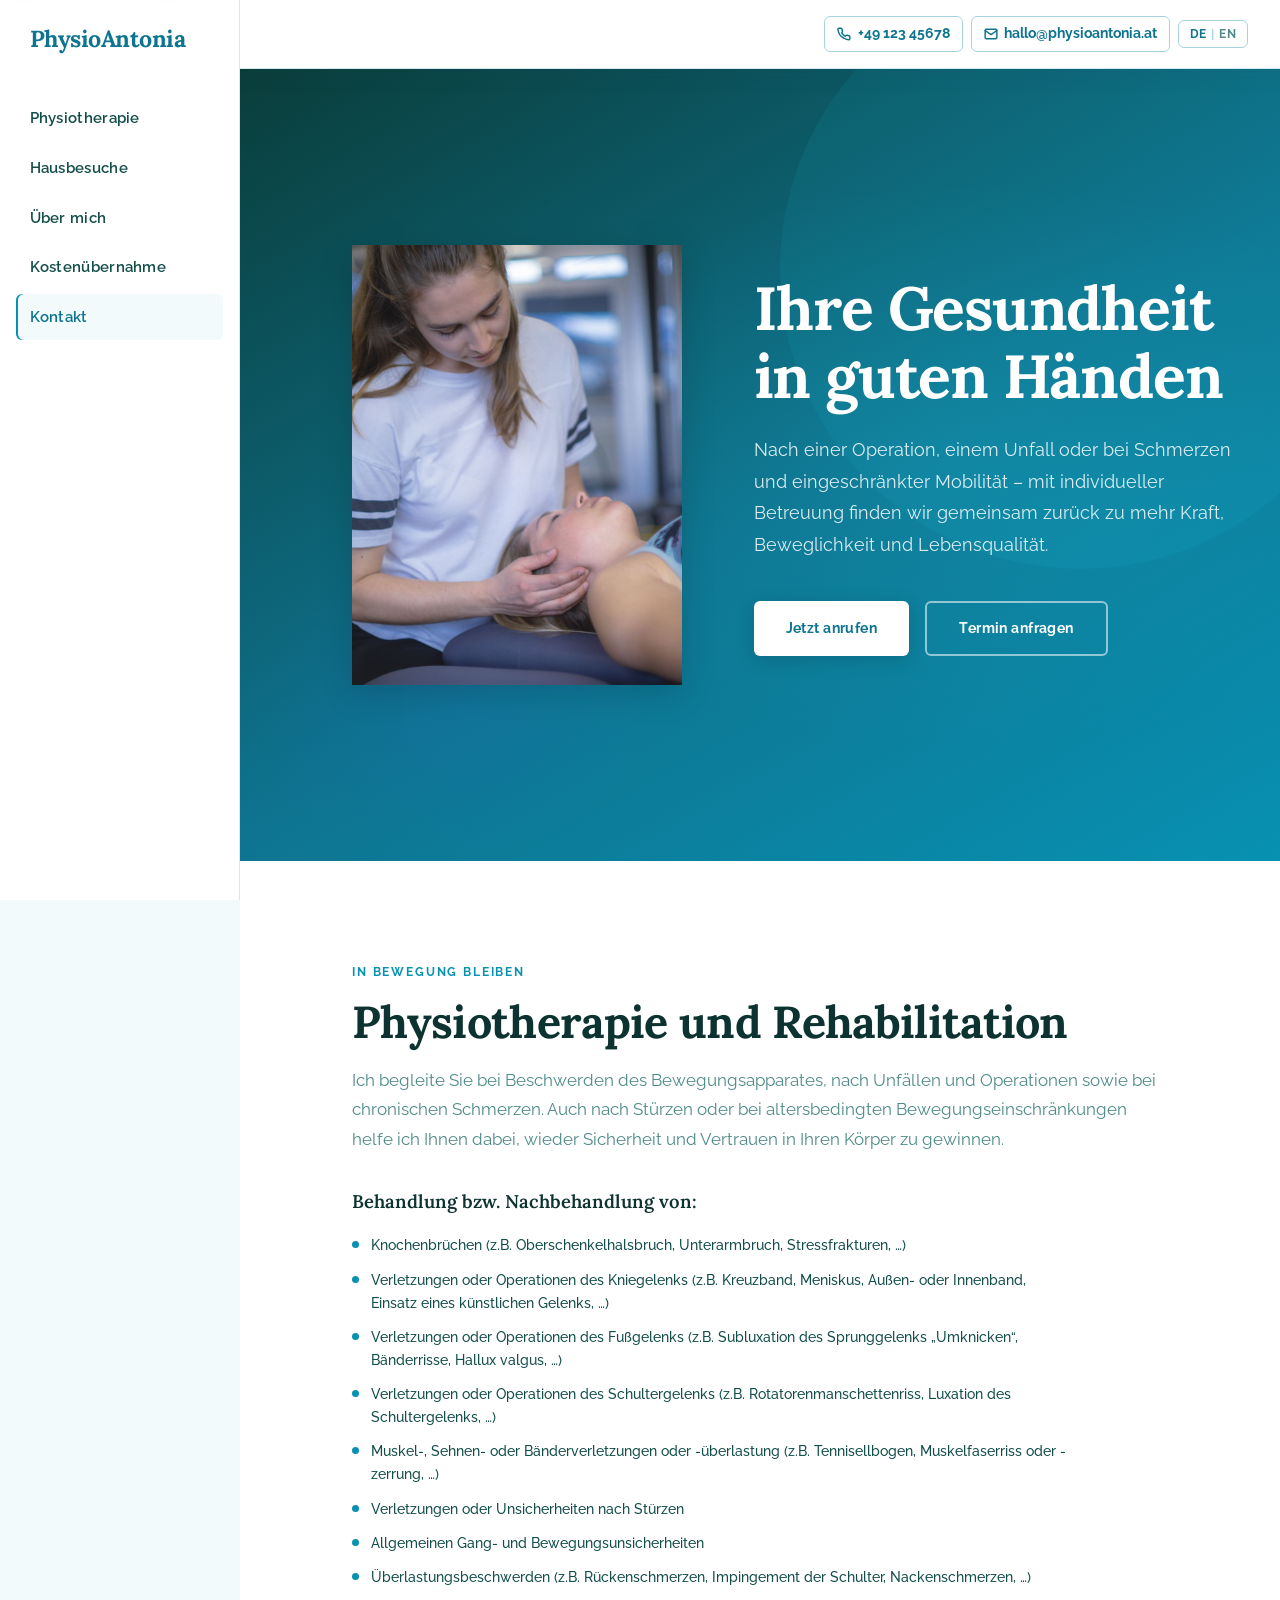
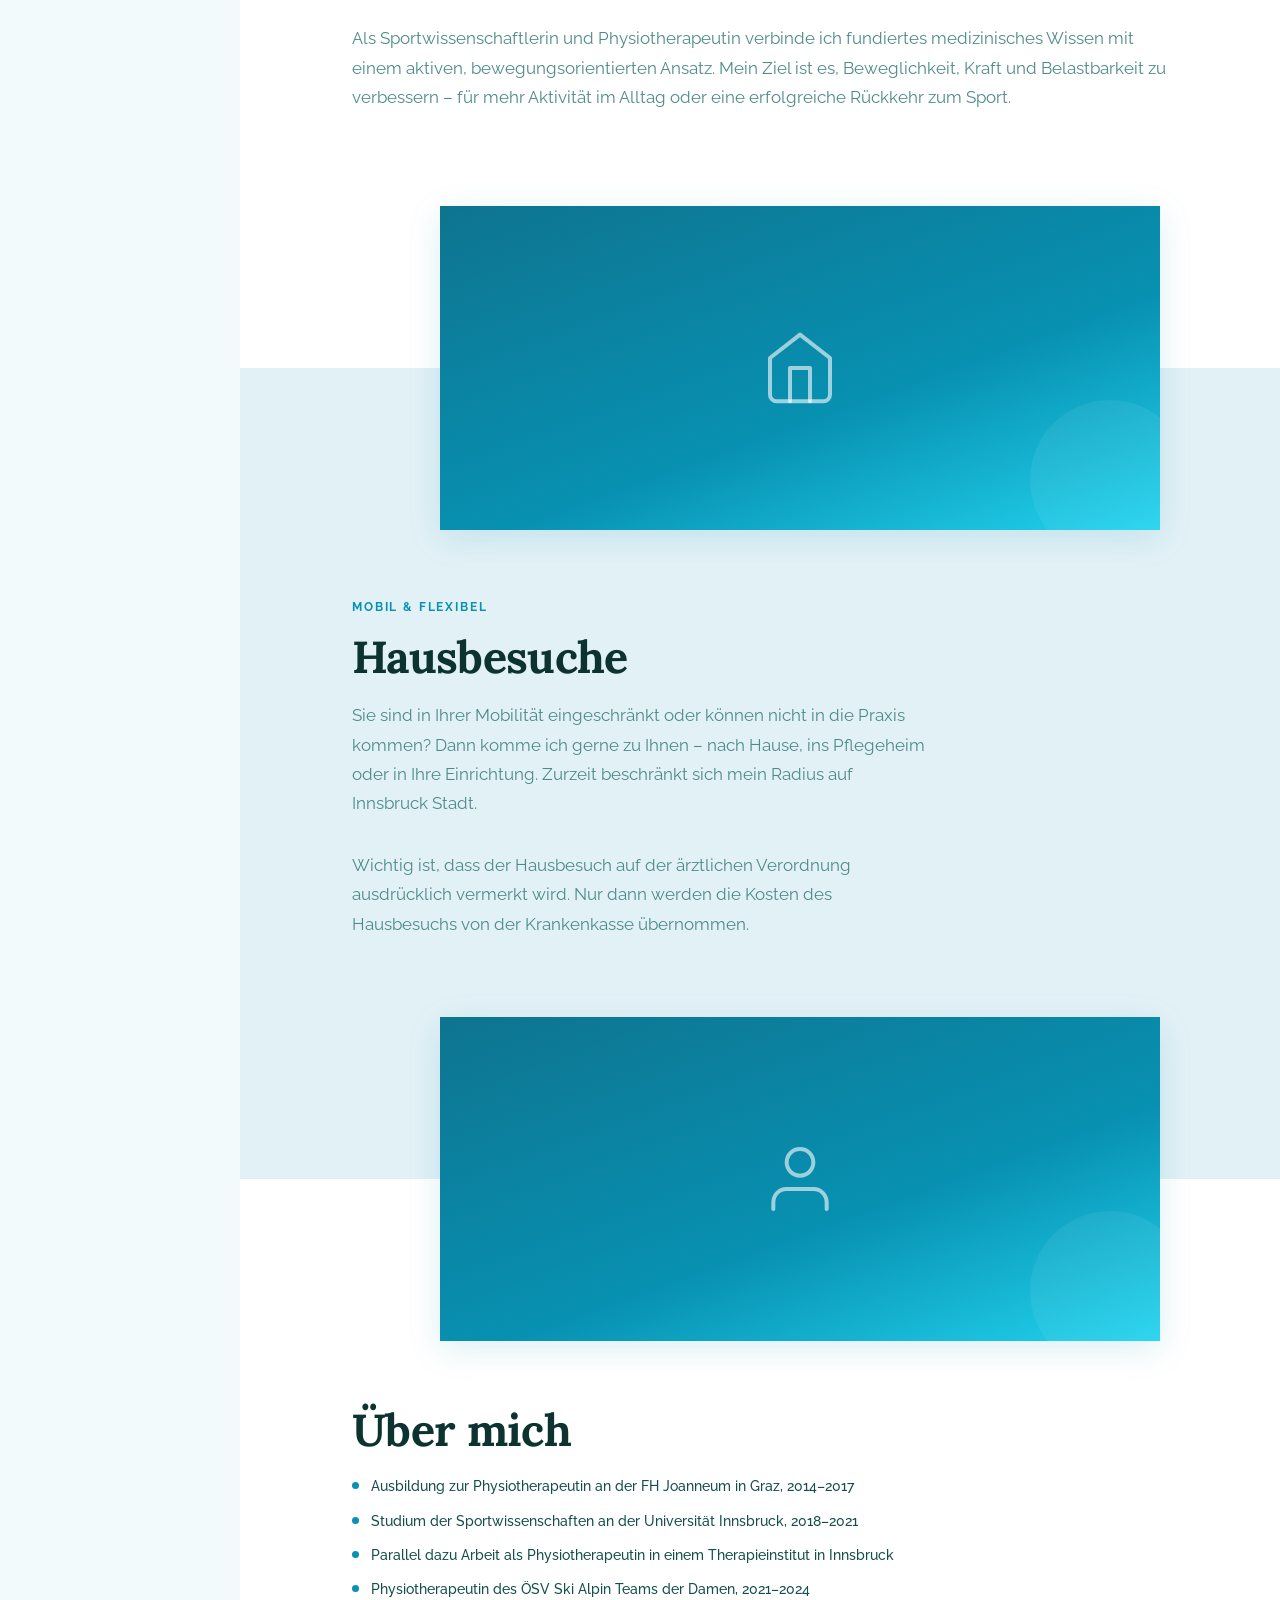
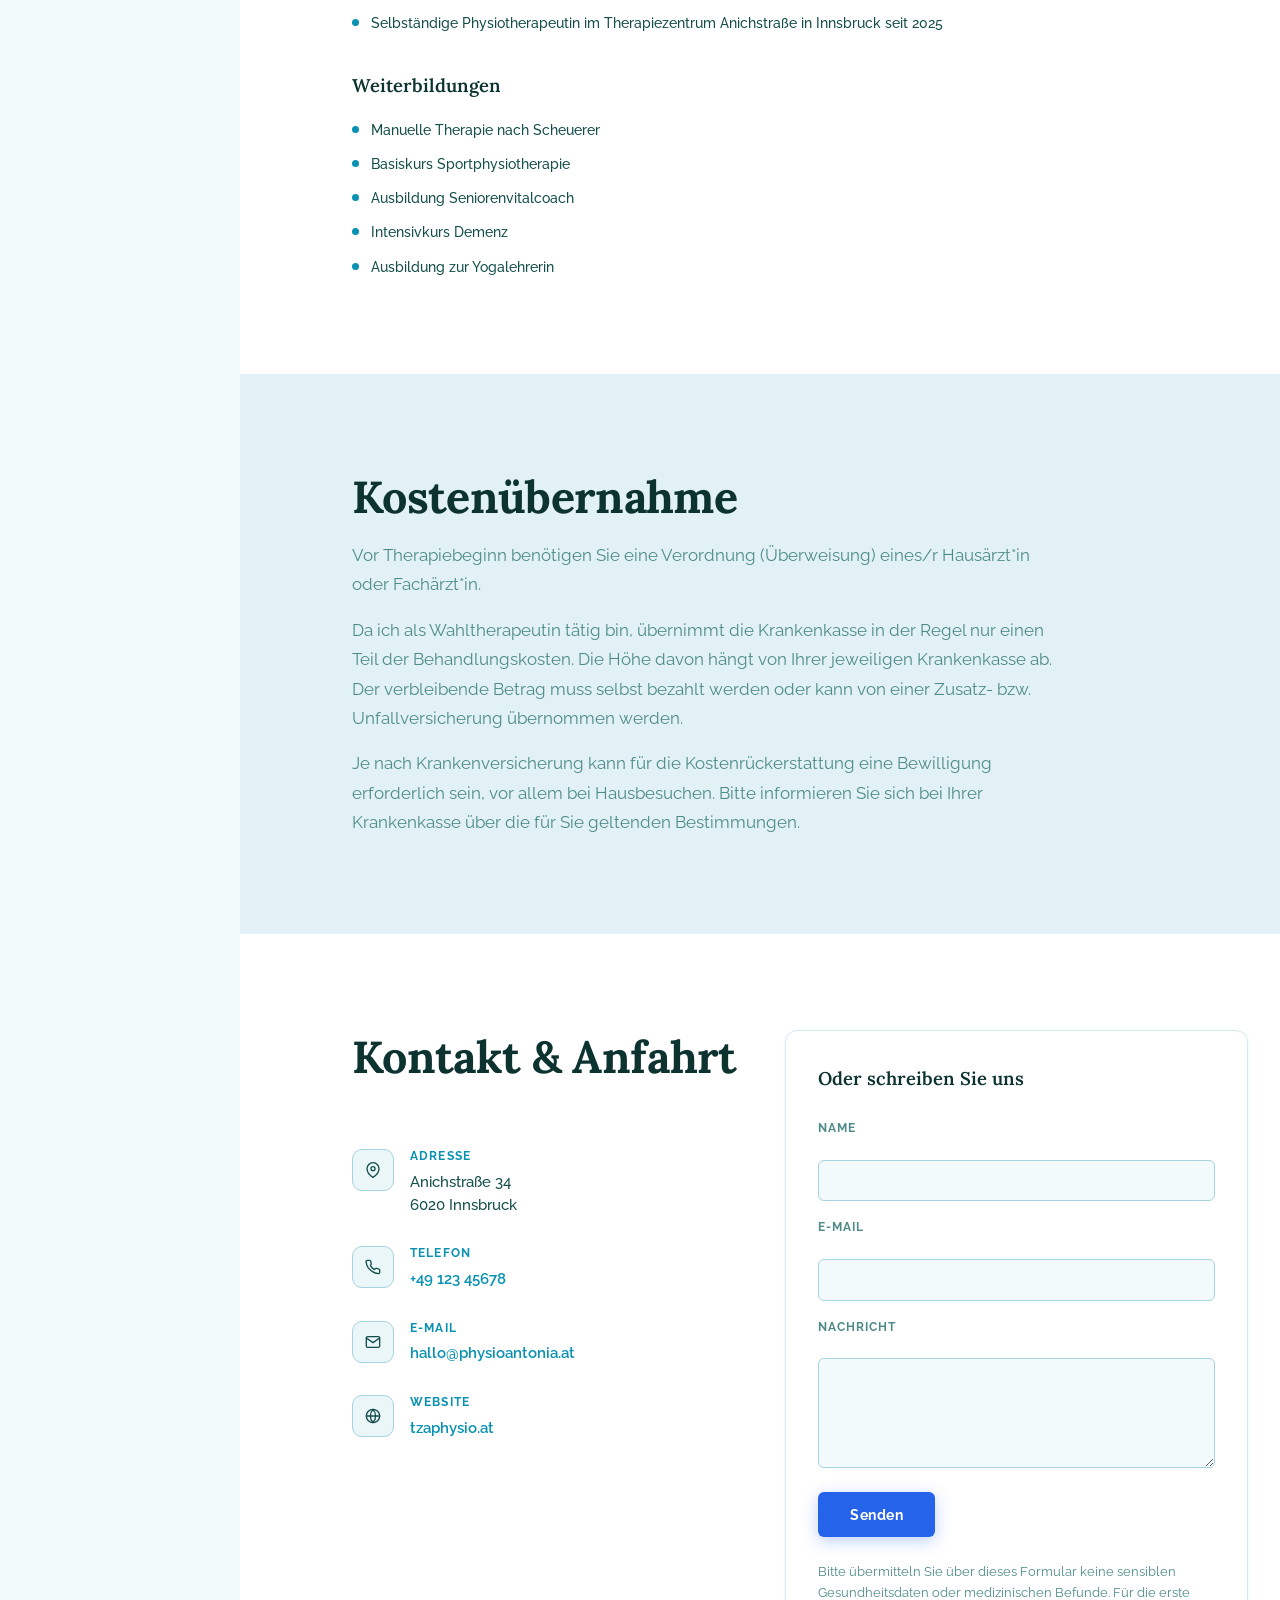
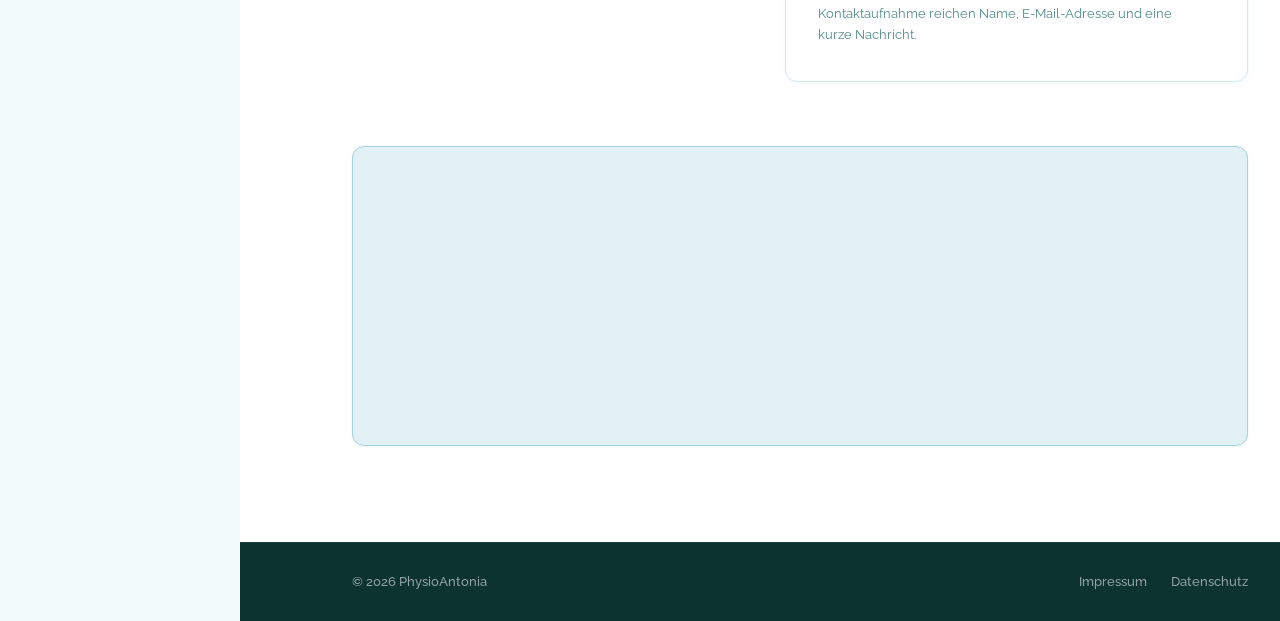
==== commit c98c9a23: "Deploy preview for PR 12 🛫" ====
--- a/pr-preview/pr-12/index.html
+++ b/pr-preview/pr-12/index.html
@@ -21,6 +21,7 @@
       <a href="#leistungen-eyebrow" class="nav__link" data-de="Physiotherapie" data-en="Physiotherapy">Physiotherapie</a>
       <a href="#hausbesuche-eyebrow" class="nav__link" data-de="Hausbesuche" data-en="Home visits">Hausbesuche</a>
       <a href="#ueber-uns-title" class="nav__link" data-de="Über mich" data-en="About me">Über mich</a>
+      <a href="#kosten-title" class="nav__link" data-de="Kostenübernahme" data-en="Costs">Kostenübernahme</a>
       <a href="#kontakt-title" class="nav__link" data-de="Kontakt" data-en="Contact">Kontakt</a>
     </nav>
   </aside>
@@ -136,17 +137,23 @@
             <li data-de="Intensivkurs Demenz" data-en="Intensive course on dementia">Intensivkurs Demenz</li>
             <li data-de="Ausbildung zur Yogalehrerin" data-en="Yoga teacher training">Ausbildung zur Yogalehrerin</li>
           </ul>
-          <h3 class="section__subhead" data-de="Verordnung &amp; Kosten" data-en="Prescription &amp; costs">Verordnung &amp; Kosten</h3>
-          <p data-de="Vor Therapiebeginn benötigen Sie eine Verordnung (Überweisung) eines/r Hausärzt*in oder Fachärzt*in." data-en="Before therapy begins, you need a prescription (referral) from a general practitioner or specialist.">Vor Therapiebeginn benötigen Sie eine Verordnung (Überweisung) eines/r Hausärzt*in oder Fachärzt*in.</p>
-          <p data-de="Da ich als Wahltherapeutin tätig bin, übernimmt die Krankenkasse in der Regel nur einen Teil der Behandlungskosten. Die Höhe davon hängt von Ihrer jeweiligen Krankenkasse ab. Der verbleibende Betrag muss selbst bezahlt werden oder kann von einer Zusatz- bzw. Unfallversicherung übernommen werden." data-en="As I work as an elective (non-contracted) therapist, health insurance usually covers only part of the treatment costs. The amount depends on your health insurance provider. The remaining amount must be paid privately or may be covered by supplementary or accident insurance.">Da ich als Wahltherapeutin tätig bin, übernimmt die Krankenkasse in der Regel nur einen Teil der Behandlungskosten. Die Höhe davon hängt von Ihrer jeweiligen Krankenkasse ab. Der verbleibende Betrag muss selbst bezahlt werden oder kann von einer Zusatz- bzw. Unfallversicherung übernommen werden.</p>
-          <p data-de="Je nach Krankenversicherung kann für die Kostenrückerstattung eine Bewilligung erforderlich sein, vor allem bei Hausbesuchen. Bitte informieren Sie sich bei Ihrer Krankenkasse über die für Sie geltenden Bestimmungen." data-en="Depending on your insurance, approval may be required for reimbursement, especially for home visits. Please check with your health insurance provider which terms apply to you.">Je nach Krankenversicherung kann für die Kostenrückerstattung eine Bewilligung erforderlich sein, vor allem bei Hausbesuchen. Bitte informieren Sie sich bei Ihrer Krankenkasse über die für Sie geltenden Bestimmungen.</p>
-        </div>
-      </div>
+        </div>
+      </div>
+    </div>
+  </section>
+
+  <!-- ===== KOSTENÜBERNAHME ===== -->
+  <section class="section section--alt" id="kosten">
+    <div class="container">
+      <h2 class="section__title" id="kosten-title" data-de="Kostenübernahme" data-en="Costs &amp; insurance">Kostenübernahme</h2>
+      <p class="section__sub" data-de="Vor Therapiebeginn benötigen Sie eine Verordnung (Überweisung) eines/r Hausärzt*in oder Fachärzt*in." data-en="Before therapy begins, you need a prescription (referral) from a general practitioner or specialist.">Vor Therapiebeginn benötigen Sie eine Verordnung (Überweisung) eines/r Hausärzt*in oder Fachärzt*in.</p>
+      <p class="section__sub" data-de="Da ich als Wahltherapeutin tätig bin, übernimmt die Krankenkasse in der Regel nur einen Teil der Behandlungskosten. Die Höhe davon hängt von Ihrer jeweiligen Krankenkasse ab. Der verbleibende Betrag muss selbst bezahlt werden oder kann von einer Zusatz- bzw. Unfallversicherung übernommen werden." data-en="As I work as an elective (non-contracted) therapist, health insurance usually covers only part of the treatment costs. The amount depends on your health insurance provider. The remaining amount must be paid privately or may be covered by supplementary or accident insurance.">Da ich als Wahltherapeutin tätig bin, übernimmt die Krankenkasse in der Regel nur einen Teil der Behandlungskosten. Die Höhe davon hängt von Ihrer jeweiligen Krankenkasse ab. Der verbleibende Betrag muss selbst bezahlt werden oder kann von einer Zusatz- bzw. Unfallversicherung übernommen werden.</p>
+      <p class="section__sub" data-de="Je nach Krankenversicherung kann für die Kostenrückerstattung eine Bewilligung erforderlich sein, vor allem bei Hausbesuchen. Bitte informieren Sie sich bei Ihrer Krankenkasse über die für Sie geltenden Bestimmungen." data-en="Depending on your insurance, approval may be required for reimbursement, especially for home visits. Please check with your health insurance provider which terms apply to you.">Je nach Krankenversicherung kann für die Kostenrückerstattung eine Bewilligung erforderlich sein, vor allem bei Hausbesuchen. Bitte informieren Sie sich bei Ihrer Krankenkasse über die für Sie geltenden Bestimmungen.</p>
     </div>
   </section>
 
   <!-- ===== CONTACT ===== -->
-  <section class="section section--alt" id="kontakt">
+  <section class="section section--white" id="kontakt">
     <div class="container">
       <div class="contact-grid">
 
--- a/pr-preview/pr-12/style.css
+++ b/pr-preview/pr-12/style.css
@@ -396,14 +396,10 @@
 .section__sub:has(+ .section__subhead) { margin-bottom: 2rem; }
 .section__sub + .section__subhead { margin-top: 0; }
 .section__sub--after-list { margin-top: 2.25rem; }
-.about__text > p {
-  max-width: 720px;
-  color: var(--clr-muted);
-  line-height: 1.75;
-  text-wrap: pretty;
-  margin-bottom: 0.9rem;
-}
-.about__text > p:last-child { margin-bottom: 0; }
+
+/* ===== KOSTENÜBERNAHME ===== */
+#kosten .section__sub { max-width: 720px; margin-bottom: 1rem; }
+#kosten .section__sub:last-child { margin-bottom: 0; }
 
 /* ===== CONTACT ===== */
 .contact-grid {
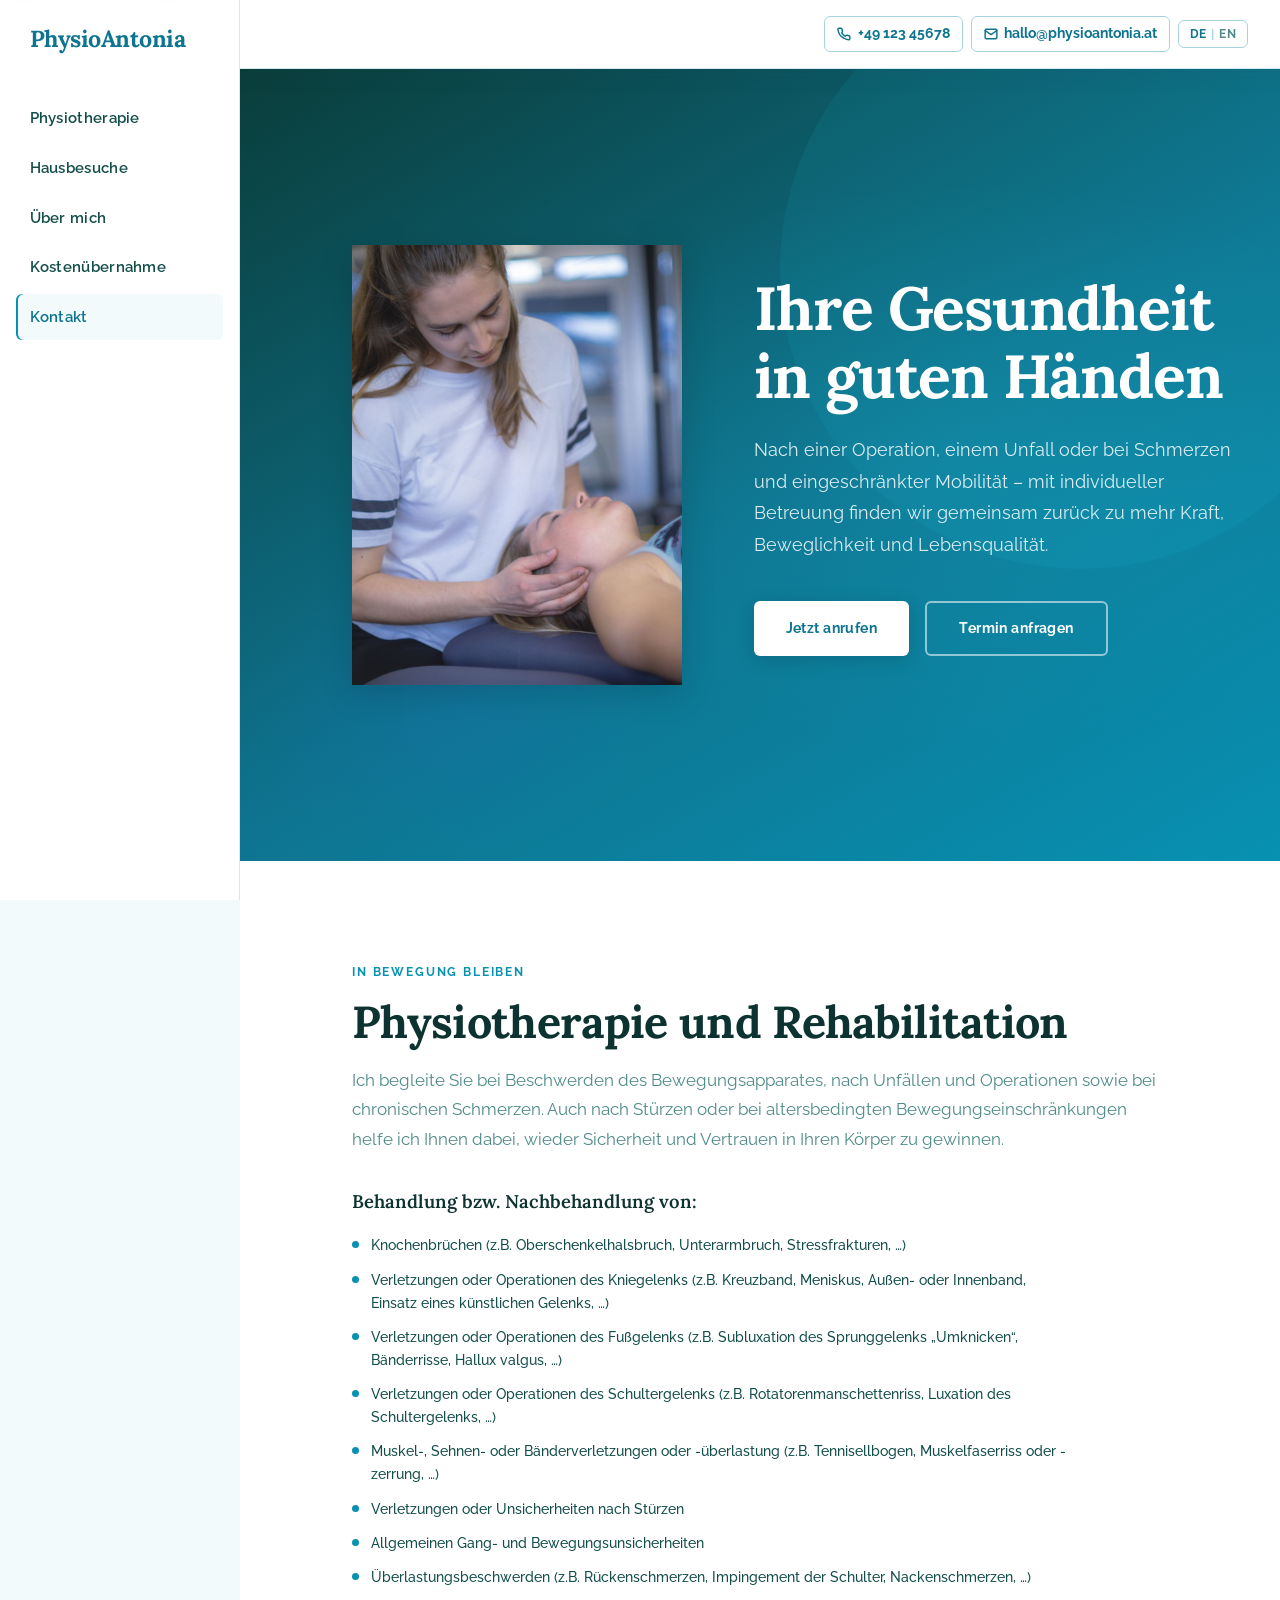
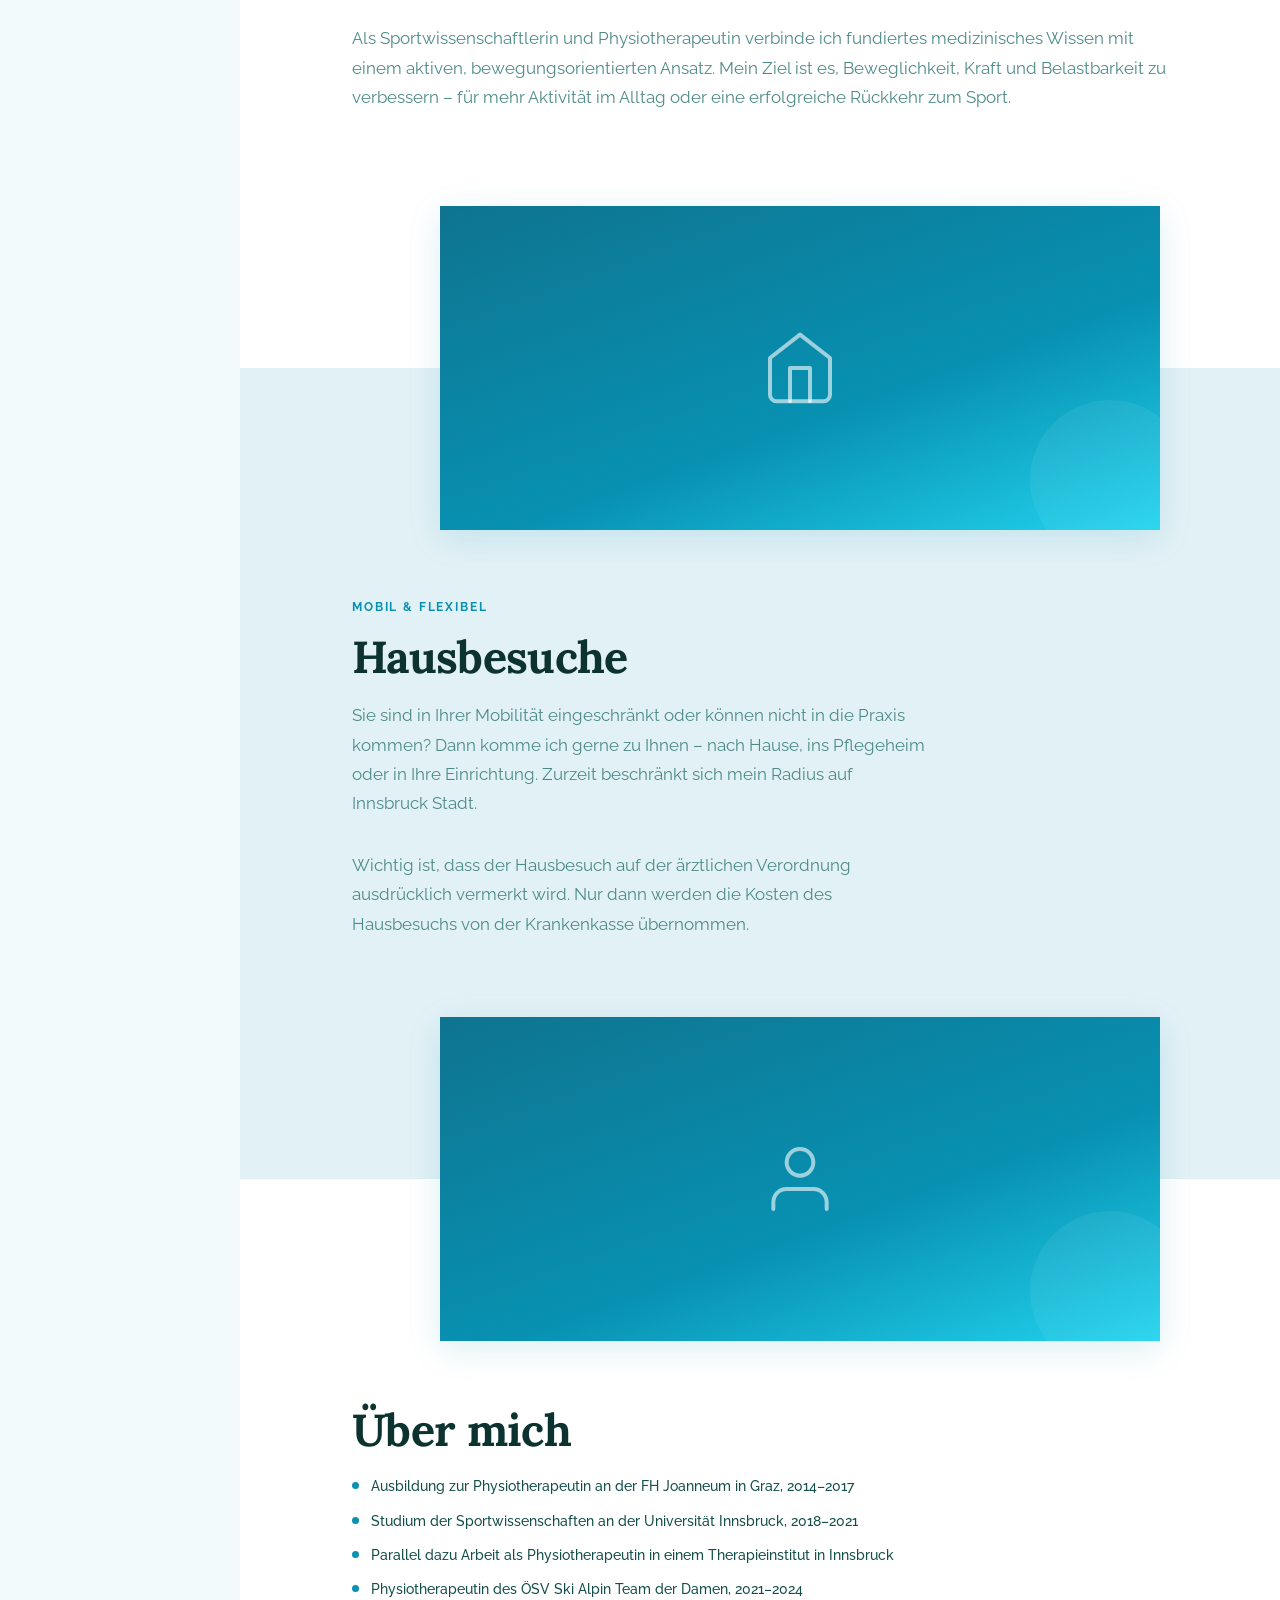
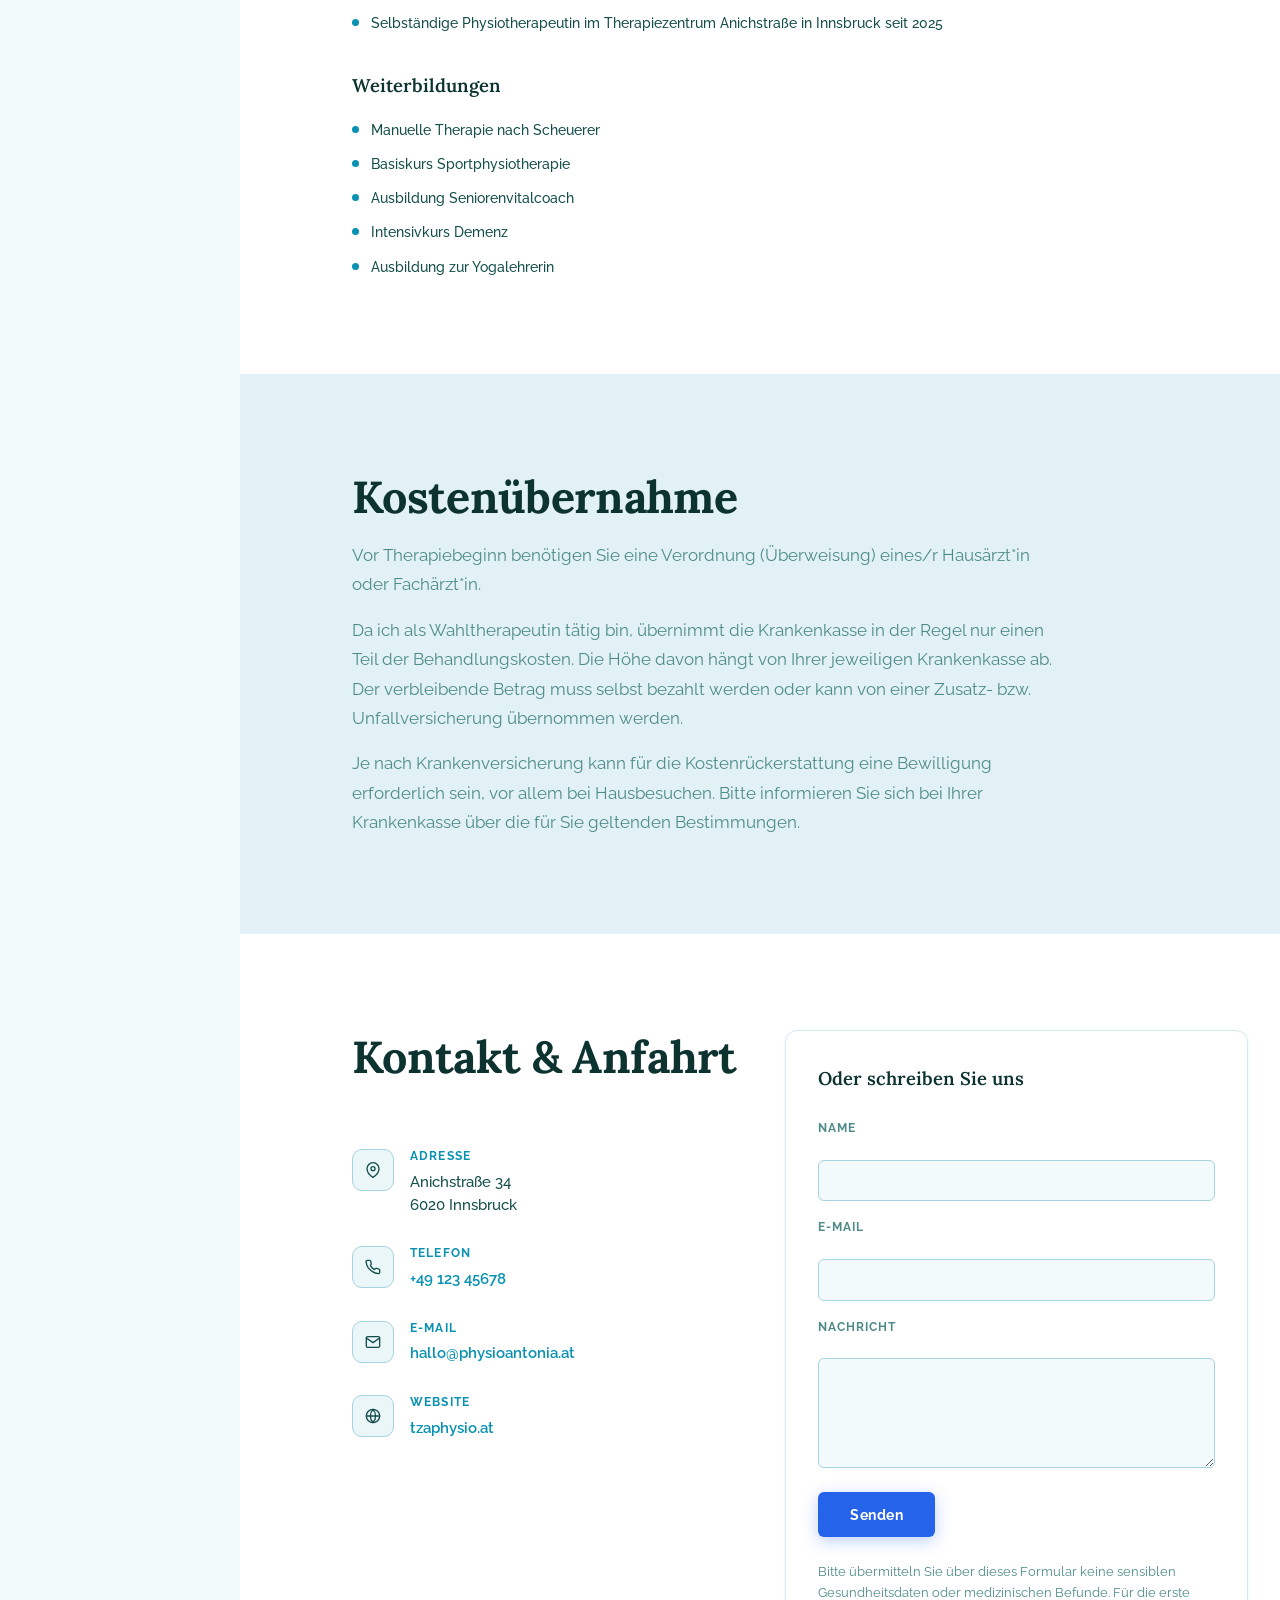
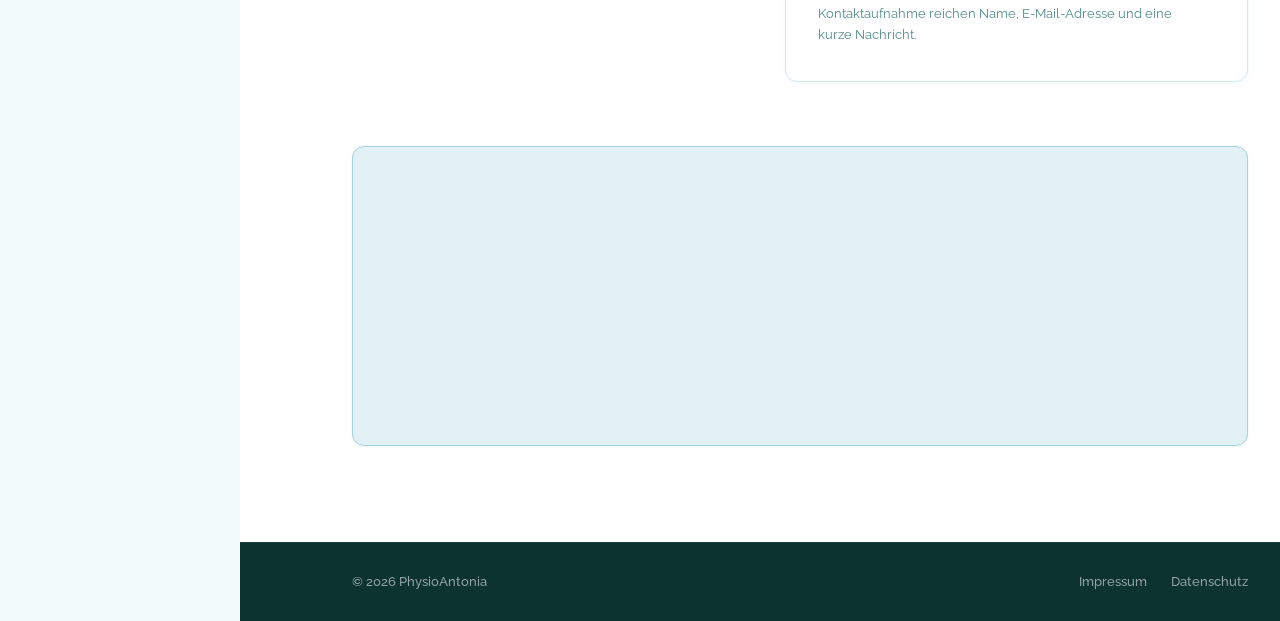
==== commit 49ea088e: "Deploy preview for PR 12 🛫" ====
--- a/pr-preview/pr-12/index.html
+++ b/pr-preview/pr-12/index.html
@@ -126,7 +126,7 @@
             <li data-de="Ausbildung zur Physiotherapeutin an der FH Joanneum in Graz, 2014–2017" data-en="Physiotherapy degree at FH Joanneum, Graz, 2014–2017">Ausbildung zur Physiotherapeutin an der FH Joanneum in Graz, 2014–2017</li>
             <li data-de="Studium der Sportwissenschaften an der Universität Innsbruck, 2018–2021" data-en="Sports science studies at the University of Innsbruck, 2018–2021">Studium der Sportwissenschaften an der Universität Innsbruck, 2018–2021</li>
             <li data-de="Parallel dazu Arbeit als Physiotherapeutin in einem Therapieinstitut in Innsbruck" data-en="Alongside this, work as a physiotherapist at a therapy institute in Innsbruck">Parallel dazu Arbeit als Physiotherapeutin in einem Therapieinstitut in Innsbruck</li>
-            <li data-de="Physiotherapeutin des ÖSV Ski Alpin Teams der Damen, 2021–2024" data-en="Physiotherapist for the Austrian Ski Federation (ÖSV) women's alpine ski team, 2021–2024">Physiotherapeutin des ÖSV Ski Alpin Teams der Damen, 2021–2024</li>
+            <li data-de="Physiotherapeutin des ÖSV Ski Alpin Team der Damen, 2021–2024" data-en="Physiotherapist for the Austrian Ski Federation (ÖSV) women's alpine ski team, 2021–2024">Physiotherapeutin des ÖSV Ski Alpin Team der Damen, 2021–2024</li>
             <li data-de="Selbständige Physiotherapeutin im Therapiezentrum Anichstraße in Innsbruck seit 2025" data-en="Self-employed physiotherapist at Therapiezentrum Anichstraße in Innsbruck since 2025">Selbständige Physiotherapeutin im Therapiezentrum Anichstraße in Innsbruck seit 2025</li>
           </ul>
           <h3 class="section__subhead" data-de="Weiterbildungen" data-en="Further training">Weiterbildungen</h3>
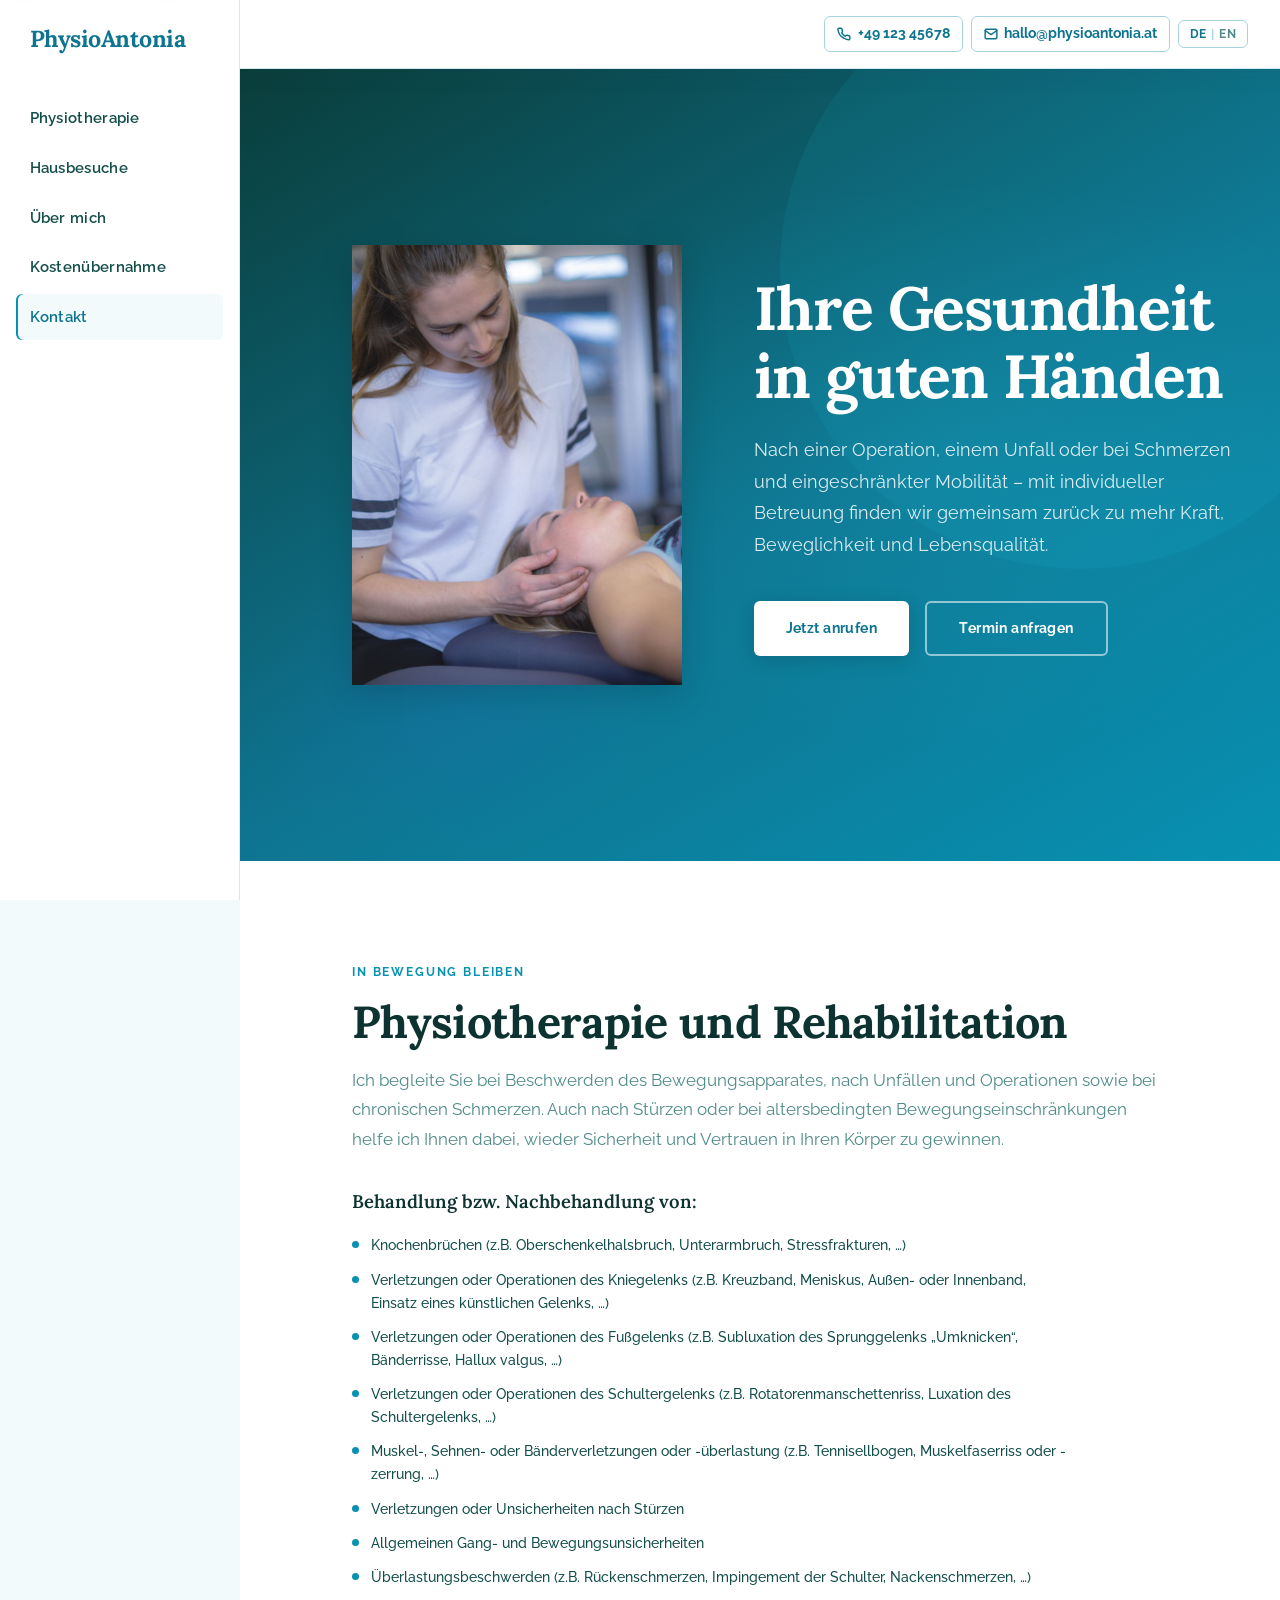
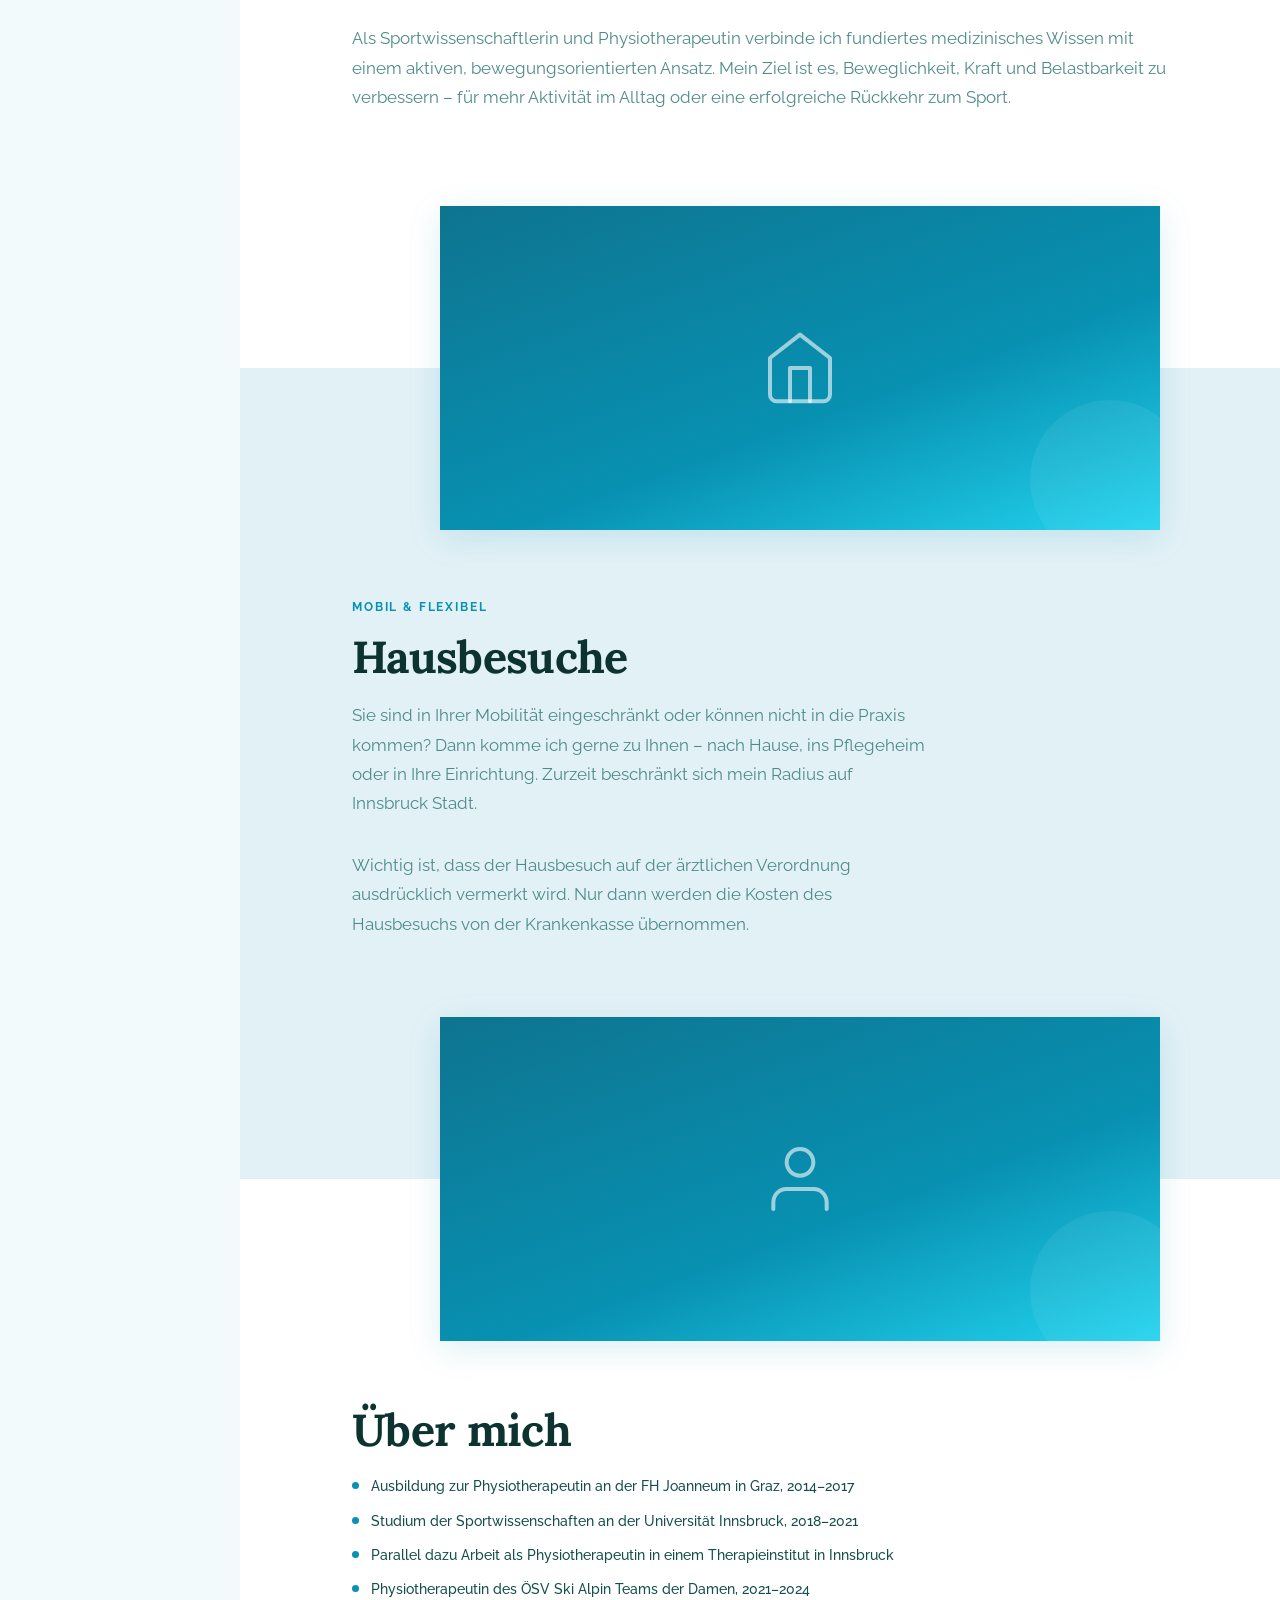
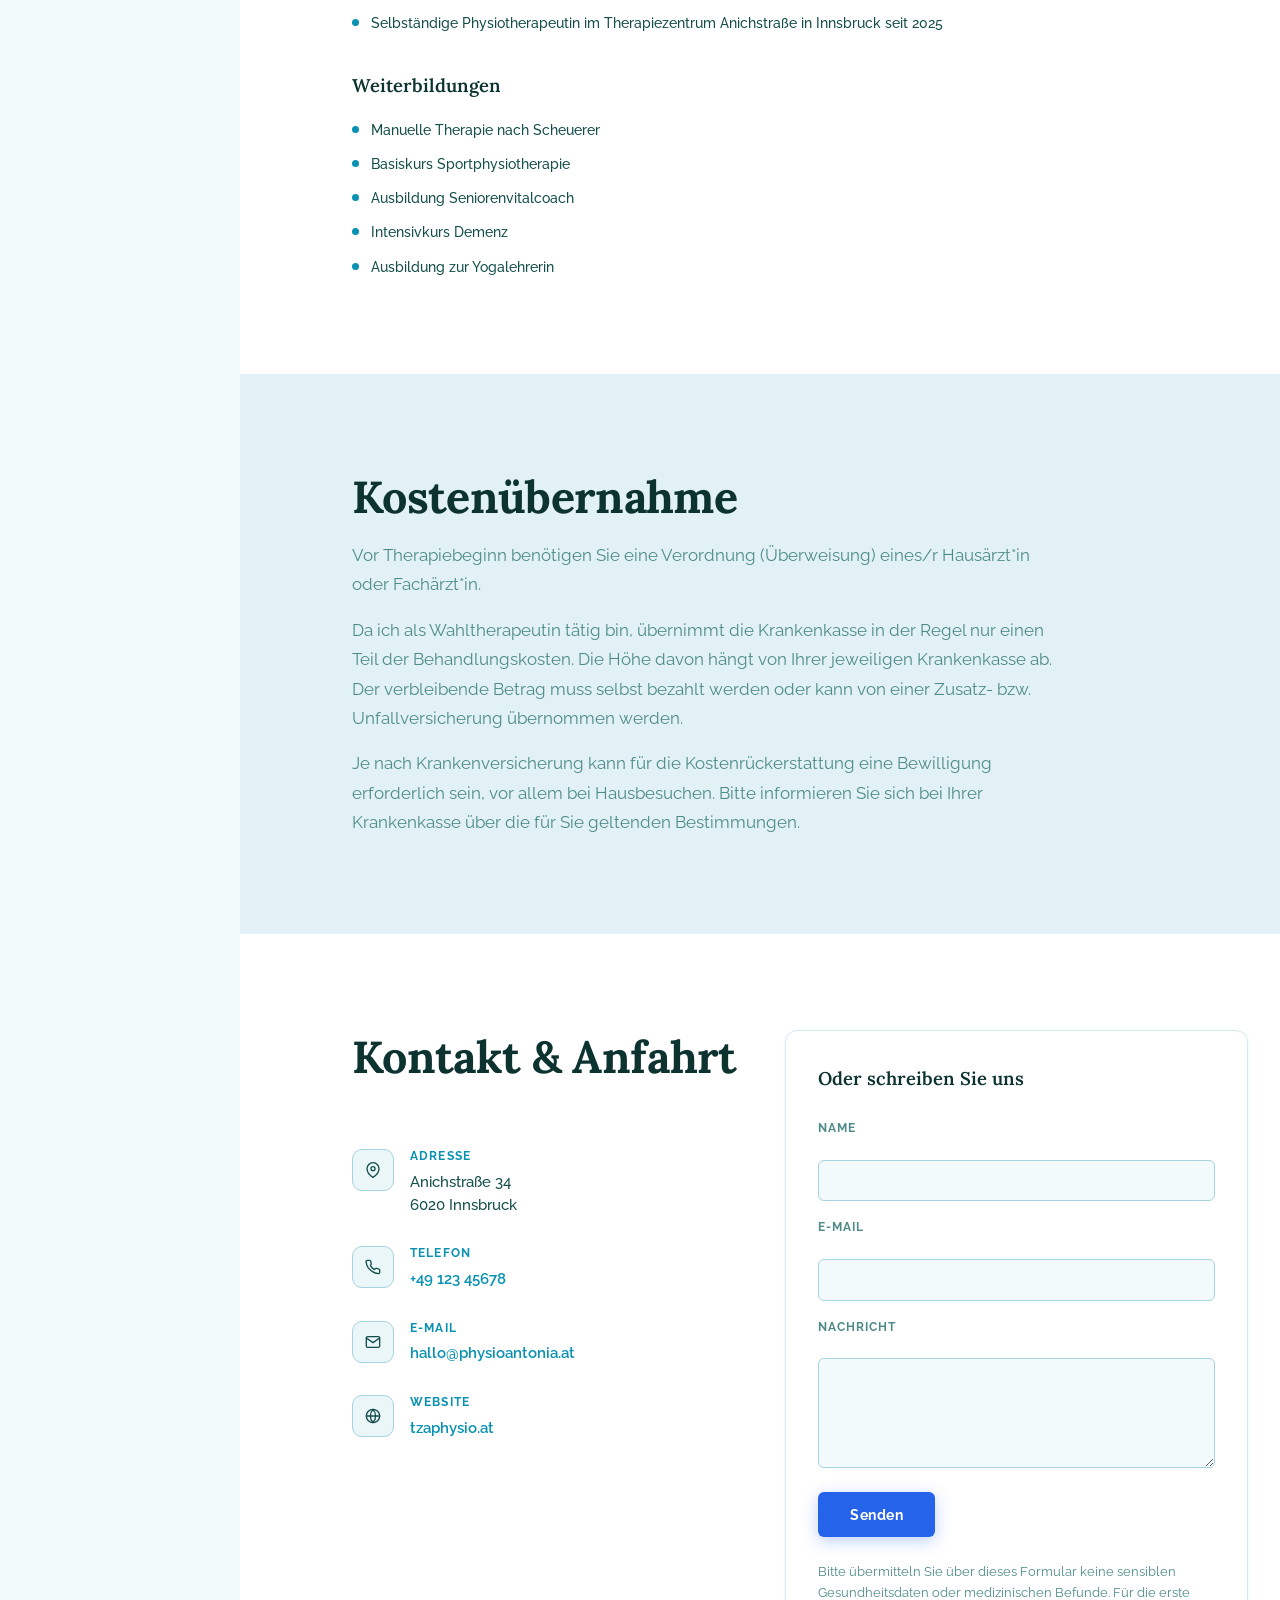
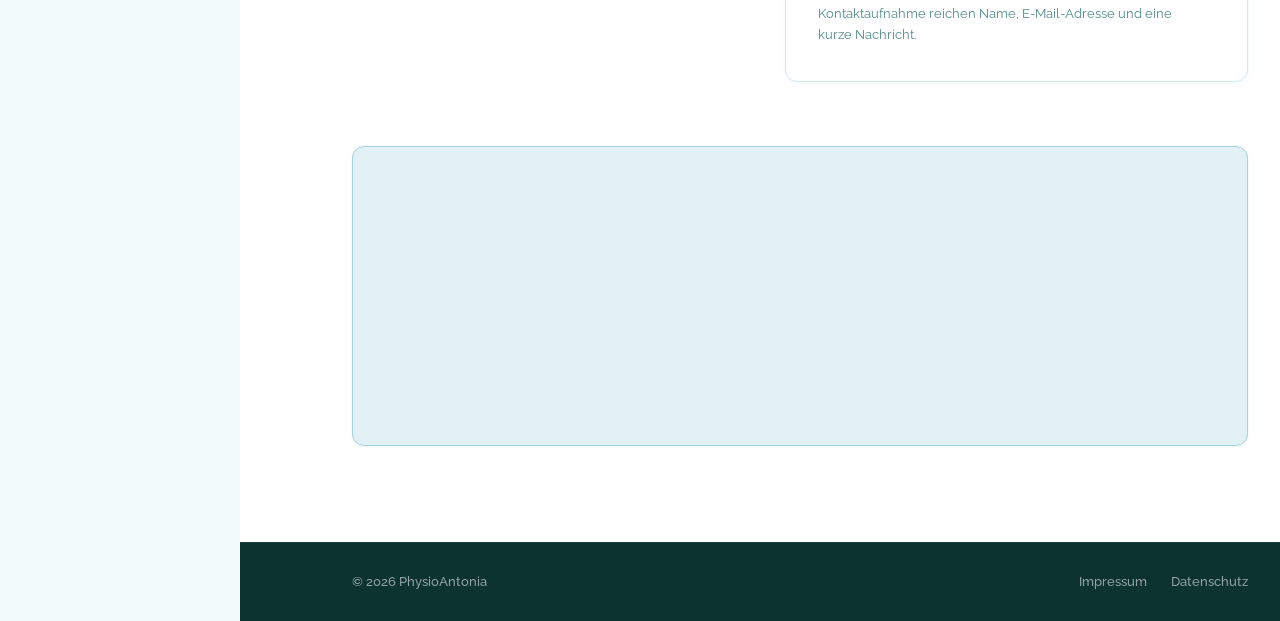
==== commit 0a7df7f2: "Deploy preview for PR 12 🛫" ====
--- a/pr-preview/pr-12/index.html
+++ b/pr-preview/pr-12/index.html
@@ -126,7 +126,7 @@
             <li data-de="Ausbildung zur Physiotherapeutin an der FH Joanneum in Graz, 2014–2017" data-en="Physiotherapy degree at FH Joanneum, Graz, 2014–2017">Ausbildung zur Physiotherapeutin an der FH Joanneum in Graz, 2014–2017</li>
             <li data-de="Studium der Sportwissenschaften an der Universität Innsbruck, 2018–2021" data-en="Sports science studies at the University of Innsbruck, 2018–2021">Studium der Sportwissenschaften an der Universität Innsbruck, 2018–2021</li>
             <li data-de="Parallel dazu Arbeit als Physiotherapeutin in einem Therapieinstitut in Innsbruck" data-en="Alongside this, work as a physiotherapist at a therapy institute in Innsbruck">Parallel dazu Arbeit als Physiotherapeutin in einem Therapieinstitut in Innsbruck</li>
-            <li data-de="Physiotherapeutin des ÖSV Ski Alpin Team der Damen, 2021–2024" data-en="Physiotherapist for the Austrian Ski Federation (ÖSV) women's alpine ski team, 2021–2024">Physiotherapeutin des ÖSV Ski Alpin Team der Damen, 2021–2024</li>
+            <li data-de="Physiotherapeutin des ÖSV Ski Alpin Teams der Damen, 2021–2024" data-en="Physiotherapist for the Austrian Ski Federation (ÖSV) women's alpine ski team, 2021–2024">Physiotherapeutin des ÖSV Ski Alpin Teams der Damen, 2021–2024</li>
             <li data-de="Selbständige Physiotherapeutin im Therapiezentrum Anichstraße in Innsbruck seit 2025" data-en="Self-employed physiotherapist at Therapiezentrum Anichstraße in Innsbruck since 2025">Selbständige Physiotherapeutin im Therapiezentrum Anichstraße in Innsbruck seit 2025</li>
           </ul>
           <h3 class="section__subhead" data-de="Weiterbildungen" data-en="Further training">Weiterbildungen</h3>
